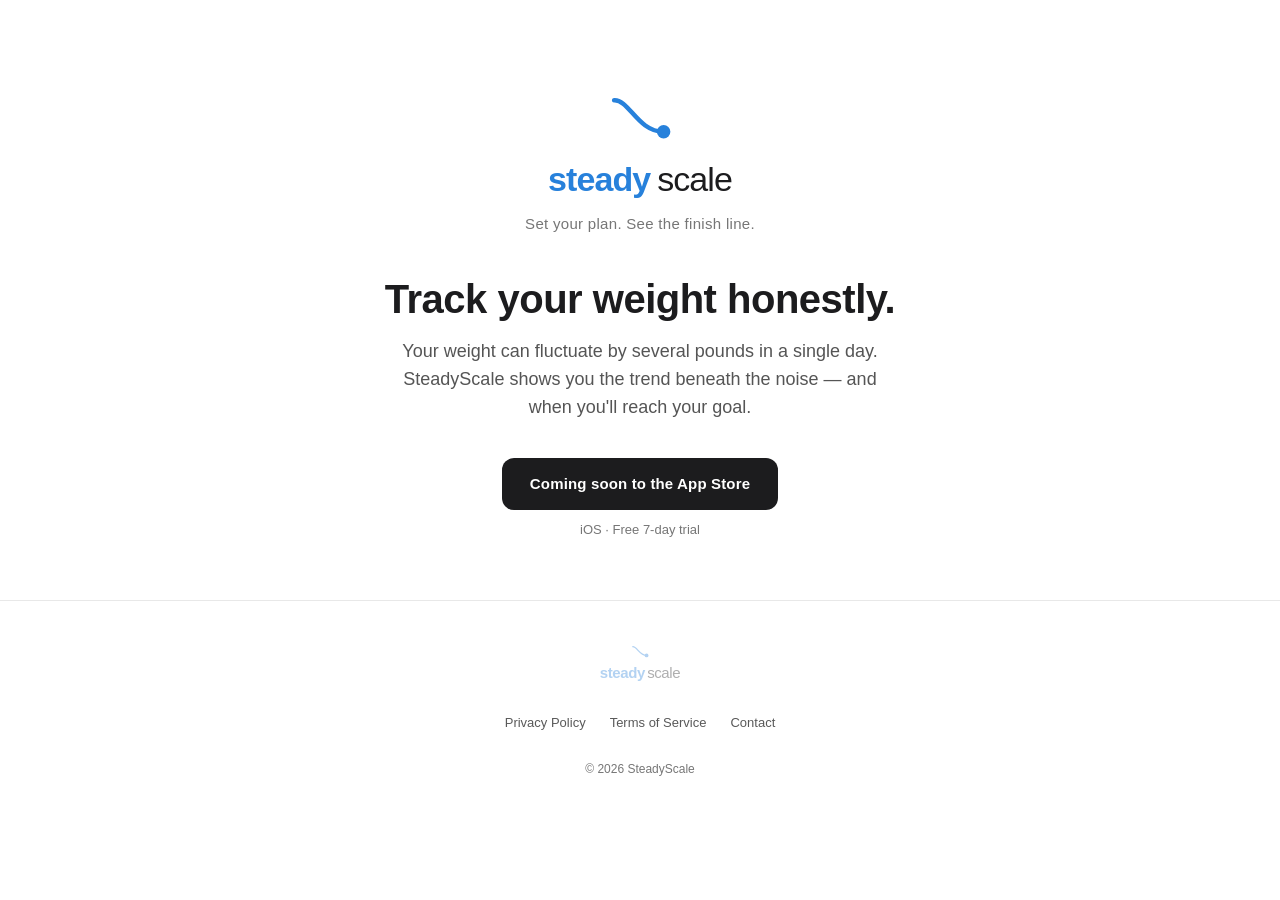
==== index.html @ 2004f03b "updated email address" ====
<!DOCTYPE html>
<html lang="en">
<head>
<meta charset="UTF-8">
<meta name="viewport" content="width=device-width, initial-scale=1.0">

<!-- Open Graph — placed early so mobile crawlers with limited parsing budgets see them first -->
<meta property="og:title" content="SteadyScale — Track your weight honestly">
<meta property="og:description" content="Your weight can fluctuate by several pounds in a single day. SteadyScale shows you the trend beneath the noise — and when you'll reach your goal.">
<meta property="og:type" content="website">
<meta property="og:url" content="https://steadyscale.app/">
<meta property="og:site_name" content="SteadyScale">
<meta property="og:image" content="https://steadyscale.app/og-image.png">
<meta property="og:image:width" content="1200">
<meta property="og:image:height" content="630">
<meta property="og:image:type" content="image/png">

<!-- Twitter Card -->
<meta name="twitter:card" content="summary_large_image">
<meta name="twitter:title" content="SteadyScale — Track your weight honestly">
<meta name="twitter:description" content="Your weight can fluctuate by several pounds in a single day. SteadyScale shows you the trend beneath the noise — and when you'll reach your goal.">
<meta name="twitter:image" content="https://steadyscale.app/og-image.png">

<link rel="icon" type="image/svg+xml" href="/favicon.svg">
<title>SteadyScale — Track your weight honestly</title>
<!-- App description — keep in sync: meta description, og:description, and .subtitle in body -->
<meta name="description" content="Your weight can fluctuate by several pounds in a single day. SteadyScale shows you the trend beneath the noise — and when you'll reach your goal.">
<meta name="theme-color" content="#2781DB">
<link rel="canonical" href="https://steadyscale.app/">

<style>
/* ─── Reset & base ──────────────────────────────────────── */
*, *::before, *::after { box-sizing: border-box; margin: 0; padding: 0; }
html { scroll-behavior: smooth; }
body {
  font-family: -apple-system, BlinkMacSystemFont, 'SF Pro Text', 'Helvetica Neue', Arial, sans-serif;
  color: #1C1C1E;
  background: #FFFFFF;
  -webkit-font-smoothing: antialiased;
  line-height: 1.6;
}

/* ─── Hero ──────────────────────────────────────────────── */
.hero {
  text-align: center;
  padding: 80px 24px 60px;
}
.hero-mark {
  margin-bottom: -8px;
}
.hero-wordmark {
  font-size: 34px;
  letter-spacing: -.9px;
  margin-bottom: 6px;
}
.hero-wordmark .w-steady { font-weight: 700; color: #2781DB; }
.hero-wordmark .w-scale  { font-weight: 400; color: #1C1C1E; margin-left: .2em; }
.hero h1 {
  font-size: 40px;
  font-weight: 700;
  letter-spacing: -.5px;
  line-height: 1.15;
  margin-bottom: 16px;
  color: #1C1C1E;
}
.hero .subtitle {
  font-size: 18px;
  color: #555;
  line-height: 1.55;
  max-width: 520px;
  margin: 0 auto 36px;
}
.hero .app-store-badge {
  display: inline-block;
  padding: 14px 28px;
  background: #1C1C1E;
  color: #FFF;
  border-radius: 12px;
  font-size: 15px;
  font-weight: 600;
  text-decoration: none;
  letter-spacing: .01em;
  transition: background .15s;
}
.hero .app-store-badge:hover {
  background: #333;
}
.hero .app-store-sub {
  font-size: 13px;
  color: #767676;
  margin-top: 10px;
}

/* ─── Footer ────────────────────────────────────────────── */
.footer {
  padding: 40px 24px;
  text-align: center;
  border-top: 1px solid #E8E8E8;
}
.footer-mark {
  margin-bottom: -8px;
  opacity: .35;
}
.footer-wordmark {
  font-size: 15px;
  letter-spacing: -.4px;
  margin-bottom: 16px;
  opacity: .35;
}
.footer-wordmark .w-steady { font-weight: 700; color: #2781DB; }
.footer-wordmark .w-scale  { font-weight: 400; color: #1C1C1E; margin-left: .15em; }
.footer-links {
  display: flex;
  justify-content: center;
  gap: 24px;
  flex-wrap: wrap;
  margin-bottom: 14px;
}
.footer-links a {
  font-size: 13px;
  color: #595959;
  text-decoration: none;
  padding: 12px 0;
}
.footer-links a:hover {
  color: #2781DB;
}
.footer-copy {
  font-size: 12px;
  color: #767676;
}

/* ─── Responsive ────────────────────────────────────────── */
@media (max-width: 560px) {
  .hero { padding: 56px 20px 44px; }
  .hero h1 { font-size: 30px; }
  .hero .subtitle { font-size: 16px; }

}
</style>
</head>
<body>

<!-- ─── Hero ─────────────────────────────────────────────── -->
<section class="hero">
  <div class="hero-mark">
    <svg viewBox="0 0 64 64" width="72" height="72" fill="none" role="img" aria-label="SteadyScale logo">
      <path d="M 9 18 C 22 17, 30 46, 53 46" stroke="#2781DB" stroke-width="4" stroke-linecap="round"/>
      <circle cx="53" cy="46" r="6" fill="#2781DB"/>
    </svg>
  </div>
  <div class="hero-wordmark">
    <span class="w-steady">steady</span><span class="w-scale">scale</span>
  </div>
  <div style="font-size:15px; color:#767676; letter-spacing:.02em; margin-bottom:40px;">Set your plan. See the finish line.</div>
  <h1>Track your weight honestly.</h1>
  <p class="subtitle">Your weight can fluctuate by several pounds in a single day. SteadyScale shows you the trend beneath the noise — and when you'll reach your goal.</p>
  <div class="app-store-badge">Coming soon to the App Store</div>
  <div class="app-store-sub">iOS &middot; Free 7-day trial</div>
</section>

<!-- ─── Footer ───────────────────────────────────────────── -->
<footer class="footer">
  <div class="footer-mark">
    <svg viewBox="0 0 64 64" width="20" height="20" fill="none" aria-hidden="true">
      <path d="M 9 18 C 22 17, 30 46, 53 46" stroke="#2781DB" stroke-width="4" stroke-linecap="round"/>
      <circle cx="53" cy="46" r="6" fill="#2781DB"/>
    </svg>
  </div>
  <div class="footer-wordmark">
    <span class="w-steady">steady</span><span class="w-scale">scale</span>
  </div>
  <div class="footer-links">
    <a href="/privacy">Privacy Policy</a>
    <a href="/terms">Terms of Service</a>
    <a href="mailto:support@steadyscale.app">Contact</a>
  </div>
  <div class="footer-copy">&copy; 2026 SteadyScale</div>
</footer>

</body>
</html>
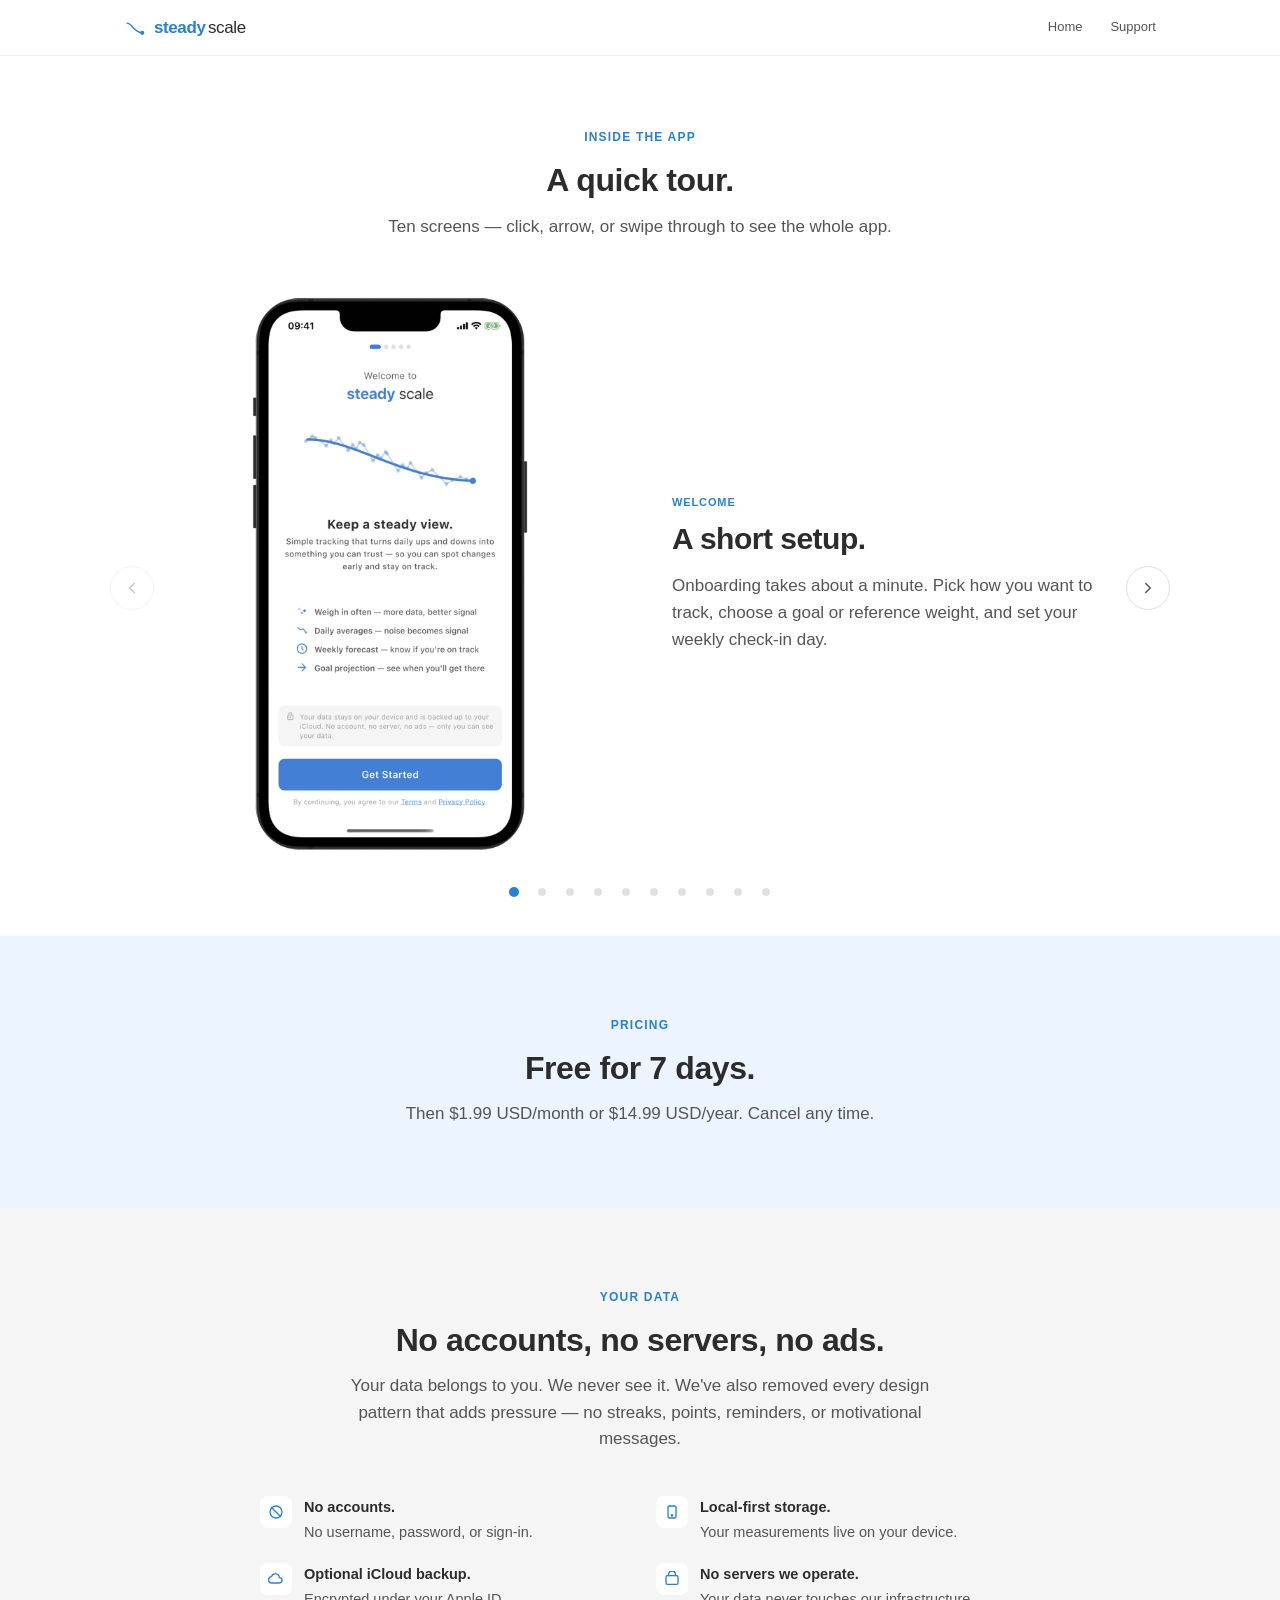
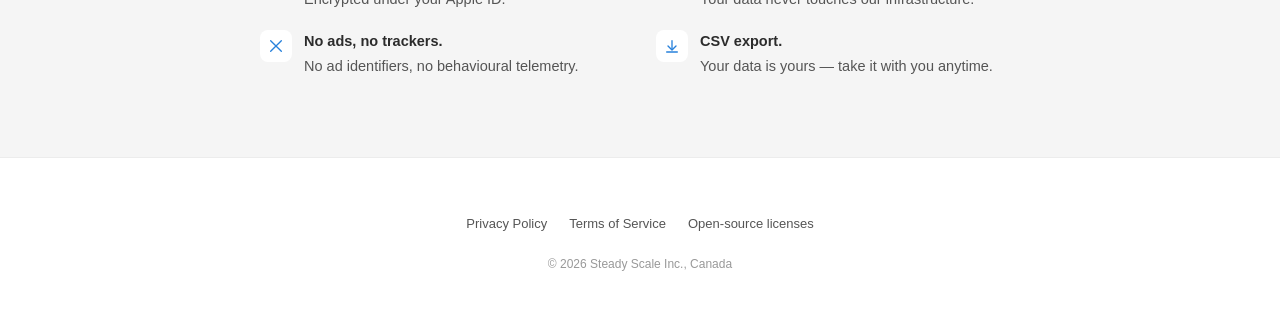
==== commit 1fbaefc5: "updated site and documentation" ====
--- a/index.html
+++ b/index.html
@@ -4,179 +4,553 @@
 <meta charset="UTF-8">
 <meta name="viewport" content="width=device-width, initial-scale=1.0">
 
-<!-- Open Graph — placed early so mobile crawlers with limited parsing budgets see them first -->
-<meta property="og:title" content="SteadyScale — Track your weight honestly">
-<meta property="og:description" content="Your weight can fluctuate by several pounds in a single day. SteadyScale shows you the trend beneath the noise — and when you'll reach your goal.">
+<meta property="og:title" content="Steady Scale — Keep a steady view">
+<meta property="og:description" content="Multiple daily readings, averaged into a clear trend. See what's actually happening — not just today's number.">
 <meta property="og:type" content="website">
 <meta property="og:url" content="https://steadyscale.app/">
-<meta property="og:site_name" content="SteadyScale">
+<meta property="og:site_name" content="Steady Scale">
 <meta property="og:image" content="https://steadyscale.app/og-image.png">
 <meta property="og:image:width" content="1200">
 <meta property="og:image:height" content="630">
 <meta property="og:image:type" content="image/png">
-
-<!-- Twitter Card -->
+<meta property="og:image:alt" content="Steady Scale — chart showing noisy daily measurements smoothed into a clear trend line.">
+
 <meta name="twitter:card" content="summary_large_image">
-<meta name="twitter:title" content="SteadyScale — Track your weight honestly">
-<meta name="twitter:description" content="Your weight can fluctuate by several pounds in a single day. SteadyScale shows you the trend beneath the noise — and when you'll reach your goal.">
+<meta name="twitter:title" content="Steady Scale — Keep a steady view">
+<meta name="twitter:description" content="Multiple daily readings, averaged into a clear trend. See what's actually happening — not just today's number.">
 <meta name="twitter:image" content="https://steadyscale.app/og-image.png">
 
 <link rel="icon" type="image/svg+xml" href="/favicon.svg">
-<title>SteadyScale — Track your weight honestly</title>
-<!-- App description — keep in sync: meta description, og:description, and .subtitle in body -->
-<meta name="description" content="Your weight can fluctuate by several pounds in a single day. SteadyScale shows you the trend beneath the noise — and when you'll reach your goal.">
+<title>Steady Scale — Keep a steady view</title>
+<meta name="description" content="Multiple daily readings, averaged into a clear trend. See what's actually happening — not just today's number. iOS, on-device, $1.99/month.">
 <meta name="theme-color" content="#2781DB">
 <link rel="canonical" href="https://steadyscale.app/">
 
+<script type="application/ld+json">
+{
+  "@context": "https://schema.org",
+  "@type": "SoftwareApplication",
+  "name": "Steady Scale",
+  "description": "Simple weight tracking that turns daily ups and downs into a clear trend.",
+  "applicationCategory": "HealthApplication",
+  "operatingSystem": "iOS 17 or later",
+  "publisher": {
+    "@type": "Organization",
+    "name": "Steady Scale Inc.",
+    "address": "Ottawa, Ontario, Canada"
+  },
+  "offers": [
+    { "@type": "Offer", "price": "1.99", "priceCurrency": "USD", "name": "Monthly" },
+    { "@type": "Offer", "price": "14.99", "priceCurrency": "USD", "name": "Annual" }
+  ],
+  "url": "https://steadyscale.app/"
+}
+</script>
+
 <style>
-/* ─── Reset & base ──────────────────────────────────────── */
+:root {
+  --bg: #FFFFFF;
+  --surface: #F5F5F5;
+  --surface-tint: #EBF4FF;
+  --celebration-border: rgba(39, 129, 219, 0.18);
+  --border: #E0E0E0;
+  --border-soft: #ECECEC;
+  --text: #2C2C2C;
+  --secondary: #555555;
+  --muted: #999999;
+  --blue: #2781DB;
+  --blue-deep: #1D65C4;
+  --shadow-md: 0 1px 3px rgba(0,0,0,.05), 0 4px 16px rgba(0,0,0,.06);
+  --radius-card: 12px;
+  --nav-h: 56px;
+}
 *, *::before, *::after { box-sizing: border-box; margin: 0; padding: 0; }
 html { scroll-behavior: smooth; }
 body {
-  font-family: -apple-system, BlinkMacSystemFont, 'SF Pro Text', 'Helvetica Neue', Arial, sans-serif;
-  color: #1C1C1E;
-  background: #FFFFFF;
+  font-family: -apple-system, BlinkMacSystemFont, 'SF Pro Text', 'SF Pro Display', 'Helvetica Neue', Arial, sans-serif;
+  color: var(--text);
+  background: var(--bg);
   -webkit-font-smoothing: antialiased;
+  -moz-osx-font-smoothing: grayscale;
   line-height: 1.6;
-}
-
-/* ─── Hero ──────────────────────────────────────────────── */
-.hero {
-  text-align: center;
-  padding: 80px 24px 60px;
-}
-.hero-mark {
-  margin-bottom: -8px;
-}
-.hero-wordmark {
-  font-size: 34px;
-  letter-spacing: -.9px;
-  margin-bottom: 6px;
-}
-.hero-wordmark .w-steady { font-weight: 700; color: #2781DB; }
-.hero-wordmark .w-scale  { font-weight: 400; color: #1C1C1E; margin-left: .2em; }
-.hero h1 {
-  font-size: 40px;
+  padding-top: var(--nav-h);
+}
+a { color: inherit; }
+
+.skip { position: absolute; top: -40px; left: 8px; background: var(--text); color: #FFF; padding: 8px 14px; border-radius: 6px; font-size: 13px; z-index: 100; transition: top 0.15s; }
+.skip:focus { top: 8px; }
+.visually-hidden { position: absolute; width: 1px; height: 1px; padding: 0; margin: -1px; overflow: hidden; clip: rect(0,0,0,0); white-space: nowrap; border: 0; }
+
+/* Sticky nav */
+.nav { position: fixed; top: 0; left: 0; right: 0; height: var(--nav-h); background: rgba(255,255,255,0.85); backdrop-filter: saturate(180%) blur(14px); -webkit-backdrop-filter: saturate(180%) blur(14px); border-bottom: 1px solid rgba(0,0,0,0.06); z-index: 50; }
+.nav-inner { max-width: 1080px; margin: 0 auto; height: 100%; padding: 0 24px; display: flex; align-items: center; justify-content: space-between; }
+.nav-brand { display: inline-flex; align-items: center; gap: 8px; text-decoration: none; }
+.nav-brand:hover { text-decoration: none; }
+.nav-brand svg { width: 22px; height: 22px; }
+.nav-wm { font-size: 17px; letter-spacing: -0.4px; text-transform: lowercase; }
+.nav-wm .w-steady { font-weight: 700; color: var(--blue); }
+.nav-wm .w-scale  { font-weight: 400; color: var(--text); margin-left: 0.15em; }
+.nav-links { display: flex; align-items: center; gap: 28px; }
+.nav-links a { font-size: 13px; font-weight: 500; color: var(--secondary); text-decoration: none; transition: color 0.15s; }
+.nav-links a:hover { color: var(--blue); }
+
+/* Tour intro */
+.tour-head { text-align: center; padding: 72px 24px 0; max-width: 620px; margin: 0 auto; }
+.tour-head .eyebrow { font-size: 12px; font-weight: 600; letter-spacing: 0.1em; text-transform: uppercase; color: var(--blue); margin-bottom: 14px; }
+.tour-head h1 { font-size: 32px; font-weight: 700; letter-spacing: -0.4px; line-height: 1.2; margin-bottom: 14px; color: var(--text); }
+.tour-head p { font-size: 17px; color: var(--secondary); line-height: 1.55; }
+
+/* Carousel — native scroll-snap track */
+.carousel {
+  position: relative;
+  max-width: 1080px;
+  margin: 0 auto;
+  padding: 56px 72px 32px;
+}
+.carousel-track {
+  display: flex;
+  overflow-x: auto;
+  overflow-y: hidden;
+  scroll-snap-type: x mandatory;
+  scroll-behavior: smooth;
+  -webkit-overflow-scrolling: touch;
+  overscroll-behavior-x: contain;
+  scrollbar-width: none;
+}
+.carousel-track::-webkit-scrollbar { display: none; }
+.carousel-slide {
+  flex: 0 0 100%;
+  scroll-snap-align: center;
+  scroll-snap-stop: always;
+  display: grid;
+  grid-template-columns: 1fr 1fr;
+  align-items: center;
+  gap: 64px;
+}
+.slide-image { display: flex; justify-content: center; }
+.slide-image img {
+  width: 100%;
+  max-width: 280px;
+  height: auto;
+  display: block;
+  -webkit-user-drag: none;
+  user-select: none;
+}
+.slide-text .eyebrow {
+  font-size: 11px;
   font-weight: 700;
-  letter-spacing: -.5px;
+  letter-spacing: 0.08em;
+  text-transform: uppercase;
+  color: var(--blue);
+  margin-bottom: 10px;
+}
+.slide-text h2 {
+  font-size: 30px;
+  font-weight: 700;
+  letter-spacing: -0.5px;
   line-height: 1.15;
   margin-bottom: 16px;
-  color: #1C1C1E;
-}
-.hero .subtitle {
-  font-size: 18px;
-  color: #555;
-  line-height: 1.55;
-  max-width: 520px;
-  margin: 0 auto 36px;
-}
-.hero .app-store-badge {
-  display: inline-block;
-  padding: 14px 28px;
-  background: #1C1C1E;
-  color: #FFF;
-  border-radius: 12px;
-  font-size: 15px;
-  font-weight: 600;
-  text-decoration: none;
-  letter-spacing: .01em;
-  transition: background .15s;
-}
-.hero .app-store-badge:hover {
-  background: #333;
-}
-.hero .app-store-sub {
-  font-size: 13px;
-  color: #767676;
-  margin-top: 10px;
-}
-
-/* ─── Footer ────────────────────────────────────────────── */
-.footer {
-  padding: 40px 24px;
-  text-align: center;
-  border-top: 1px solid #E8E8E8;
-}
-.footer-mark {
-  margin-bottom: -8px;
-  opacity: .35;
-}
-.footer-wordmark {
-  font-size: 15px;
-  letter-spacing: -.4px;
-  margin-bottom: 16px;
-  opacity: .35;
-}
-.footer-wordmark .w-steady { font-weight: 700; color: #2781DB; }
-.footer-wordmark .w-scale  { font-weight: 400; color: #1C1C1E; margin-left: .15em; }
-.footer-links {
+  color: var(--text);
+}
+.slide-text p {
+  font-size: 17px;
+  color: var(--secondary);
+  line-height: 1.6;
+}
+
+/* Arrow buttons */
+.carousel-arrow {
+  position: absolute;
+  top: 50%;
+  transform: translateY(-50%);
+  width: 44px; height: 44px;
+  border-radius: 50%;
+  background: var(--bg);
+  border: 1px solid var(--border);
+  color: var(--secondary);
+  cursor: pointer;
+  display: flex; align-items: center; justify-content: center;
+  transition: color 0.15s, border-color 0.15s, transform 0.1s, box-shadow 0.15s;
+  z-index: 2;
+}
+.carousel-arrow:hover { color: var(--blue); border-color: var(--blue); box-shadow: var(--shadow-md); }
+.carousel-arrow:active { transform: translateY(-50%) scale(0.95); }
+.carousel-arrow:disabled {
+  opacity: 0.35;
+  cursor: default;
+  box-shadow: none;
+}
+.carousel-arrow:disabled:hover { color: var(--secondary); border-color: var(--border); box-shadow: none; }
+.carousel-arrow svg { width: 18px; height: 18px; }
+.carousel-prev { left: 10px; }
+.carousel-next { right: 10px; }
+
+/* Dots — 24×24 hit area, 8×8 visual */
+.carousel-dots {
   display: flex;
   justify-content: center;
-  gap: 24px;
-  flex-wrap: wrap;
-  margin-bottom: 14px;
-}
-.footer-links a {
-  font-size: 13px;
-  color: #595959;
-  text-decoration: none;
-  padding: 12px 0;
-}
-.footer-links a:hover {
-  color: #2781DB;
-}
-.footer-copy {
-  font-size: 12px;
-  color: #767676;
-}
-
-/* ─── Responsive ────────────────────────────────────────── */
-@media (max-width: 560px) {
-  .hero { padding: 56px 20px 44px; }
-  .hero h1 { font-size: 30px; }
-  .hero .subtitle { font-size: 16px; }
-
+  gap: 4px;
+  margin-top: 28px;
+}
+.carousel-dots .dot {
+  width: 24px; height: 24px;
+  border: none;
+  background: transparent;
+  padding: 0;
+  cursor: pointer;
+  display: flex;
+  align-items: center;
+  justify-content: center;
+  border-radius: 50%;
+}
+.carousel-dots .dot::before {
+  content: '';
+  width: 8px; height: 8px;
+  border-radius: 50%;
+  background: var(--border);
+  transition: background 0.15s, transform 0.15s;
+}
+.carousel-dots .dot:hover::before { background: var(--muted); }
+.carousel-dots .dot.is-active::before { background: var(--blue); transform: scale(1.25); }
+.carousel-dots .dot:focus-visible { outline: 2px solid var(--blue); outline-offset: 2px; }
+
+/* Pricing section */
+.pricing-section { padding: 80px 24px; text-align: center; background: var(--surface-tint); }
+.pricing-inner { max-width: 620px; margin: 0 auto; }
+.pricing-inner .eyebrow { font-size: 12px; font-weight: 600; letter-spacing: 0.1em; text-transform: uppercase; color: var(--blue); margin-bottom: 14px; }
+.pricing-inner h2 { font-size: 32px; font-weight: 700; letter-spacing: -0.4px; line-height: 1.2; margin-bottom: 14px; color: var(--text); }
+.pricing-inner p { font-size: 17px; color: var(--secondary); line-height: 1.55; }
+
+/* Data posture */
+.data-section { padding: 80px 24px; background: var(--surface); }
+.data-inner { max-width: 1080px; margin: 0 auto; }
+.data-head { text-align: center; max-width: 620px; margin: 0 auto; }
+.data-head .eyebrow { font-size: 12px; font-weight: 600; letter-spacing: 0.1em; text-transform: uppercase; color: var(--blue); margin-bottom: 14px; }
+.data-head h2 { font-size: 32px; font-weight: 700; letter-spacing: -0.4px; line-height: 1.2; margin-bottom: 14px; color: var(--text); }
+.data-head p { font-size: 17px; color: var(--secondary); line-height: 1.55; }
+.posture-list { max-width: 760px; margin: 44px auto 0; display: grid; grid-template-columns: 1fr 1fr; gap: 20px 32px; }
+.posture-item { display: flex; align-items: flex-start; gap: 12px; }
+.posture-icon { flex: 0 0 32px; width: 32px; height: 32px; display: flex; align-items: center; justify-content: center; background: var(--bg); border-radius: 8px; color: var(--blue); }
+.posture-icon svg { width: 16px; height: 16px; }
+.posture-text { font-size: 14.5px; color: var(--secondary); line-height: 1.55; }
+.posture-text .posture-name { font-weight: 700; color: var(--text); display: block; margin-bottom: 2px; }
+
+/* Footer */
+.footer { padding: 56px 24px 40px; text-align: center; border-top: 1px solid var(--border-soft); }
+.footer-nav { display: flex; justify-content: center; gap: 6px 22px; flex-wrap: wrap; margin-bottom: 20px; }
+.footer-nav a { font-size: 13px; color: var(--secondary); text-decoration: none; transition: color 0.15s; }
+.footer-nav a:hover { color: var(--blue); }
+.footer-meta { font-size: 12px; color: var(--muted); line-height: 1.6; }
+
+/* Responsive */
+@media (max-width: 640px) {
+  .tour-head { padding: 48px 20px 0; }
+  .tour-head h1 { font-size: 26px; }
+  .carousel { padding: 32px 0 16px; }
+  .carousel-slide { grid-template-columns: 1fr; gap: 20px; text-align: center; padding: 0 24px; }
+  .slide-image img { max-width: 220px; }
+  .slide-text h2 { font-size: 24px; }
+  .slide-text p { font-size: 15px; }
+  /* Arrows hidden on mobile — swipe + dots are the primary affordances. */
+  .carousel-arrow { display: none; }
+  .data-section { padding: 56px 20px; }
+  .data-head h2 { font-size: 26px; }
+  .posture-list { grid-template-columns: 1fr; gap: 16px; margin-top: 32px; }
+  .pricing-section { padding: 56px 20px; }
+  .pricing-inner h2 { font-size: 26px; }
+  .nav-links { gap: 18px; }
+  .nav-links a { font-size: 12px; }
+  .footer-nav { gap: 6px 16px; }
+}
+@media (prefers-reduced-motion: reduce) {
+  .carousel-track { scroll-behavior: auto; }
+  .carousel-dots .dot::before { transition: none; }
+  html { scroll-behavior: auto; }
 }
 </style>
 </head>
 <body>
 
-<!-- ─── Hero ─────────────────────────────────────────────── -->
-<section class="hero">
-  <div class="hero-mark">
-    <svg viewBox="0 0 64 64" width="72" height="72" fill="none" role="img" aria-label="SteadyScale logo">
-      <path d="M 9 18 C 22 17, 30 46, 53 46" stroke="#2781DB" stroke-width="4" stroke-linecap="round"/>
-      <circle cx="53" cy="46" r="6" fill="#2781DB"/>
-    </svg>
+<a href="#main" class="skip">Skip to content</a>
+
+<header class="nav" role="banner">
+  <div class="nav-inner">
+    <a href="/" class="nav-brand" aria-label="Steady Scale home">
+      <svg viewBox="0 0 64 64" fill="none" role="img" aria-hidden="true">
+        <path d="M 9 18 C 22 17, 30 46, 53 46" stroke="#2781DB" stroke-width="4" stroke-linecap="round"/>
+        <circle cx="53" cy="46" r="6" fill="#2781DB"/>
+      </svg>
+      <span class="nav-wm"><span class="w-steady">steady</span><span class="w-scale">scale</span></span>
+    </a>
+    <nav class="nav-links" aria-label="Primary">
+      <a href="/">Home</a>
+      <a href="/support.html">Support</a>
+    </nav>
   </div>
-  <div class="hero-wordmark">
-    <span class="w-steady">steady</span><span class="w-scale">scale</span>
+</header>
+
+<main id="main">
+
+<div class="tour-head">
+  <div class="eyebrow">Inside the app</div>
+  <h1>A quick tour.</h1>
+  <p>Ten screens — click, arrow, or swipe through to see the whole app.</p>
+</div>
+
+<section class="carousel" aria-roledescription="carousel" aria-label="A tour of Steady Scale">
+
+  <button class="carousel-arrow carousel-prev" type="button" aria-label="Previous screen">
+    <svg viewBox="0 0 24 24" fill="none" stroke="currentColor" stroke-width="2" stroke-linecap="round" stroke-linejoin="round"><polyline points="15 18 9 12 15 6"/></svg>
+  </button>
+
+  <div class="carousel-track" aria-live="polite">
+
+    <div class="carousel-slide" role="group" aria-roledescription="slide" aria-label="1 of 10: Welcome">
+      <div class="slide-image"><img src="/assets/screenshots/cropped/01-welcome.png" alt="Welcome screen with a small trend chart and the subtitle: Simple tracking that turns daily ups and downs into something you can trust." width="800" height="1588"></div>
+      <div class="slide-text">
+        <div class="eyebrow">Welcome</div>
+        <h2>A short setup.</h2>
+        <p>Onboarding takes about a minute. Pick how you want to track, choose a goal or reference weight, and set your weekly check-in day.</p>
+      </div>
+    </div>
+
+    <div class="carousel-slide" role="group" aria-roledescription="slide" aria-label="2 of 10: Tracking mode">
+      <div class="slide-image"><img src="/assets/screenshots/cropped/02-tracking-mode.png" alt="Tracking mode selection: Lose weight, Gain weight, or Monitor weight." width="800" height="1588"></div>
+      <div class="slide-text">
+        <div class="eyebrow">Tracking mode</div>
+        <h2>Loss, Gain, or Monitor.</h2>
+        <p>Pick the one that fits. The weekly trend works the same for all three — and you can switch any time without losing your history.</p>
+      </div>
+    </div>
+
+    <div class="carousel-slide" role="group" aria-roledescription="slide" aria-label="3 of 10: Goal weight">
+      <div class="slide-image"><img src="/assets/screenshots/cropped/03-goal-weight.png" alt="Goal weight picker with a BMI bar and an expandable card titled What makes a good goal weight." width="800" height="1588"></div>
+      <div class="slide-text">
+        <div class="eyebrow">Goal weight</div>
+        <h2>A goal you could maintain.</h2>
+        <p>Pick a weight you could see yourself maintaining, not just reaching. BMI is shown as a reference, not a prescription.</p>
+      </div>
+    </div>
+
+    <div class="carousel-slide" role="group" aria-roledescription="slide" aria-label="4 of 10: Weekly rate">
+      <div class="slide-image"><img src="/assets/screenshots/cropped/04-weekly-rate.png" alt="Weekly rate picker with four presets (0.5, 1.0, 1.5, 2.0 lb per week) and a day-of-week check-in selector." width="800" height="1588"></div>
+      <div class="slide-text">
+        <div class="eyebrow">Weekly rate</div>
+        <h2>Pick a pace.</h2>
+        <p>Choose any rate from 0.5 to 2.0 lb per week. Your rate sets a weekly target that stays constant throughout the week and updates after each check-in day.</p>
+      </div>
+    </div>
+
+    <div class="carousel-slide" role="group" aria-roledescription="slide" aria-label="5 of 10: Free trial">
+      <div class="slide-image"><img src="/assets/screenshots/cropped/05-completion.png" alt="Completion screen with a checkmark, You're all set heading, and a Start 7-Day Free Trial button." width="800" height="1588"></div>
+      <div class="slide-text">
+        <div class="eyebrow">Free trial</div>
+        <h2>Free for 7 days.</h2>
+        <p>No account, no marketing list, no upsells. Your data stays on your device and backs up to your iCloud. Cancel any time in iOS Settings.</p>
+      </div>
+    </div>
+
+    <div class="carousel-slide" role="group" aria-roledescription="slide" aria-label="6 of 10: Dashboard">
+      <div class="slide-image"><img src="/assets/screenshots/cropped/06-dashboard.png" alt="Dashboard with three cards: Goal arrival date, This Week pace, and Today's daily average." width="800" height="1588"></div>
+      <div class="slide-text">
+        <div class="eyebrow">Dashboard</div>
+        <h2>Long term, this week, today.</h2>
+        <p>Three cards show three time horizons: where you're heading, how this week's pace compares to plan, and today's daily average. The layout stays the same every morning — only the numbers update.</p>
+      </div>
+    </div>
+
+    <div class="carousel-slide" role="group" aria-roledescription="slide" aria-label="7 of 10: Chart">
+      <div class="slide-image"><img src="/assets/screenshots/cropped/07-chart.png" alt="Chart screen showing daily measurements, a smoothed trend line, a goal projection, and check-in markers." width="800" height="1588"></div>
+      <div class="slide-text">
+        <div class="eyebrow">Chart</div>
+        <h2>Noise into signal.</h2>
+        <p>The chart layers raw weigh-ins, daily averages, and a 14-day rolling trend that filters out day-to-day noise. From your trend and chosen rate, it projects forward to your goal — so you can see when you'll get there.</p>
+      </div>
+    </div>
+
+    <div class="carousel-slide" role="group" aria-roledescription="slide" aria-label="8 of 10: Log">
+      <div class="slide-image"><img src="/assets/screenshots/cropped/08-log.png" alt="Log screen with a weight input field, date and time rows, and a list of recent measurements." width="800" height="1588"></div>
+      <div class="slide-text">
+        <div class="eyebrow">Log</div>
+        <h2>Log as often as you like.</h2>
+        <p>Weigh in once a day or multiple times a day — whatever works for you. You can edit or backfill measurements any time, and unlikely entries get flagged so a typo doesn't throw off your trend.</p>
+      </div>
+    </div>
+
+    <div class="carousel-slide" role="group" aria-roledescription="slide" aria-label="9 of 10: Settings">
+      <div class="slide-image"><img src="/assets/screenshots/cropped/09-settings.png" alt="Settings screen with Profile, Plan card showing goal, rate, and check-in day, plus Edit, Pause, and Delete actions." width="800" height="1588"></div>
+      <div class="slide-text">
+        <div class="eyebrow">Settings</div>
+        <h2>Plan, preferences, and backup.</h2>
+        <p>Your active plan lives in one card: edit, pause, or delete from there. Switching between Loss, Gain, and Monitor preserves your history — and deleted plans can be restored from Past plans.</p>
+      </div>
+    </div>
+
+    <div class="carousel-slide" role="group" aria-roledescription="slide" aria-label="10 of 10: Help">
+      <div class="slide-image"><img src="/assets/screenshots/cropped/10-help.png" alt="Help screen with How it works, Reading the chart, Choosing a goal weight, and other expandable sections." width="800" height="1588"></div>
+      <div class="slide-text">
+        <div class="eyebrow">Help</div>
+        <h2>Every element explained.</h2>
+        <p>The Help tab covers how the math works, how to read the chart, how your data is handled, and how to get in touch. Every part of the system is open.</p>
+      </div>
+    </div>
+
   </div>
-  <div style="font-size:15px; color:#767676; letter-spacing:.02em; margin-bottom:40px;">Set your plan. See the finish line.</div>
-  <h1>Track your weight honestly.</h1>
-  <p class="subtitle">Your weight can fluctuate by several pounds in a single day. SteadyScale shows you the trend beneath the noise — and when you'll reach your goal.</p>
-  <div class="app-store-badge">Coming soon to the App Store</div>
-  <div class="app-store-sub">iOS &middot; Free 7-day trial</div>
+
+  <button class="carousel-arrow carousel-next" type="button" aria-label="Next screen">
+    <svg viewBox="0 0 24 24" fill="none" stroke="currentColor" stroke-width="2" stroke-linecap="round" stroke-linejoin="round"><polyline points="9 18 15 12 9 6"/></svg>
+  </button>
+
+  <div class="carousel-dots" role="tablist" aria-label="Choose a screen">
+    <button class="dot is-active" type="button" data-idx="0" aria-label="Welcome" aria-current="true"></button>
+    <button class="dot" type="button" data-idx="1" aria-label="Tracking mode"></button>
+    <button class="dot" type="button" data-idx="2" aria-label="Goal weight"></button>
+    <button class="dot" type="button" data-idx="3" aria-label="Weekly rate"></button>
+    <button class="dot" type="button" data-idx="4" aria-label="Free trial"></button>
+    <button class="dot" type="button" data-idx="5" aria-label="Dashboard"></button>
+    <button class="dot" type="button" data-idx="6" aria-label="Chart"></button>
+    <button class="dot" type="button" data-idx="7" aria-label="Log"></button>
+    <button class="dot" type="button" data-idx="8" aria-label="Settings"></button>
+    <button class="dot" type="button" data-idx="9" aria-label="Help"></button>
+  </div>
 </section>
 
-<!-- ─── Footer ───────────────────────────────────────────── -->
-<footer class="footer">
-  <div class="footer-mark">
-    <svg viewBox="0 0 64 64" width="20" height="20" fill="none" aria-hidden="true">
-      <path d="M 9 18 C 22 17, 30 46, 53 46" stroke="#2781DB" stroke-width="4" stroke-linecap="round"/>
-      <circle cx="53" cy="46" r="6" fill="#2781DB"/>
-    </svg>
+<section class="pricing-section" aria-labelledby="pricing-title">
+  <div class="pricing-inner">
+    <div class="eyebrow">Pricing</div>
+    <h2 id="pricing-title">Free for 7 days.</h2>
+    <p>Then $1.99 USD/month or $14.99 USD/year. Cancel any time.</p>
   </div>
-  <div class="footer-wordmark">
-    <span class="w-steady">steady</span><span class="w-scale">scale</span>
+</section>
+
+<section class="data-section" aria-labelledby="data-title">
+  <div class="data-inner">
+    <div class="data-head">
+      <div class="eyebrow">Your data</div>
+      <h2 id="data-title">No accounts, no servers, no ads.</h2>
+      <p>Your data belongs to you. We never see it. We've also removed every design pattern that adds pressure — no streaks, points, reminders, or motivational messages.</p>
+    </div>
+    <div class="posture-list">
+      <div class="posture-item">
+        <div class="posture-icon" aria-hidden="true">
+          <svg viewBox="0 0 24 24" fill="none" stroke="currentColor" stroke-width="2" stroke-linecap="round"><circle cx="12" cy="12" r="9"/><line x1="5" y1="5" x2="19" y2="19"/></svg>
+        </div>
+        <div class="posture-text"><span class="posture-name">No accounts.</span>No username, password, or sign-in.</div>
+      </div>
+      <div class="posture-item">
+        <div class="posture-icon" aria-hidden="true">
+          <svg viewBox="0 0 24 24" fill="none" stroke="currentColor" stroke-width="2" stroke-linecap="round" stroke-linejoin="round"><rect x="6" y="3" width="12" height="18" rx="2"/><circle cx="12" cy="17" r="1" fill="currentColor"/></svg>
+        </div>
+        <div class="posture-text"><span class="posture-name">Local-first storage.</span>Your measurements live on your device.</div>
+      </div>
+      <div class="posture-item">
+        <div class="posture-icon" aria-hidden="true">
+          <svg viewBox="0 0 24 24" fill="none" stroke="currentColor" stroke-width="2" stroke-linecap="round" stroke-linejoin="round"><path d="M17 18a4 4 0 0 0 0-8 6 6 0 0 0-11.7-1.5A4.5 4.5 0 0 0 6 18z"/></svg>
+        </div>
+        <div class="posture-text"><span class="posture-name">Optional iCloud backup.</span>Encrypted under your Apple ID.</div>
+      </div>
+      <div class="posture-item">
+        <div class="posture-icon" aria-hidden="true">
+          <svg viewBox="0 0 24 24" fill="none" stroke="currentColor" stroke-width="2" stroke-linecap="round" stroke-linejoin="round"><rect x="3" y="7" width="18" height="13" rx="2"/><path d="M7 7V5a5 5 0 0 1 10 0v2"/></svg>
+        </div>
+        <div class="posture-text"><span class="posture-name">No servers we operate.</span>Your data never touches our infrastructure.</div>
+      </div>
+      <div class="posture-item">
+        <div class="posture-icon" aria-hidden="true">
+          <svg viewBox="0 0 24 24" fill="none" stroke="currentColor" stroke-width="2" stroke-linecap="round"><line x1="4" y1="4" x2="20" y2="20"/><line x1="20" y1="4" x2="4" y2="20"/></svg>
+        </div>
+        <div class="posture-text"><span class="posture-name">No ads, no trackers.</span>No ad identifiers, no behavioural telemetry.</div>
+      </div>
+      <div class="posture-item">
+        <div class="posture-icon" aria-hidden="true">
+          <svg viewBox="0 0 24 24" fill="none" stroke="currentColor" stroke-width="2" stroke-linecap="round" stroke-linejoin="round"><path d="M12 4v12"/><polyline points="6 12 12 18 18 12"/><line x1="4" y1="21" x2="20" y2="21"/></svg>
+        </div>
+        <div class="posture-text"><span class="posture-name">CSV export.</span>Your data is yours — take it with you anytime.</div>
+      </div>
+    </div>
   </div>
-  <div class="footer-links">
-    <a href="/privacy">Privacy Policy</a>
-    <a href="/terms">Terms of Service</a>
-    <a href="mailto:support@steadyscale.app">Contact</a>
+</section>
+
+</main>
+
+<footer class="footer" role="contentinfo">
+  <nav class="footer-nav" aria-label="Secondary">
+    <a href="/privacy.html">Privacy Policy</a>
+    <a href="/terms.html">Terms of Service</a>
+    <a href="/licenses.html">Open-source licenses</a>
+  </nav>
+  <div class="footer-meta">
+    &copy; 2026 Steady Scale Inc., Canada
   </div>
-  <div class="footer-copy">&copy; 2026 SteadyScale</div>
 </footer>
+
+<script>
+(() => {
+  const carousel = document.querySelector('.carousel');
+  if (!carousel) return;
+  const track = carousel.querySelector('.carousel-track');
+  const slides = [...carousel.querySelectorAll('.carousel-slide')];
+  const dots = [...carousel.querySelectorAll('.carousel-dots .dot')];
+  const prev = carousel.querySelector('.carousel-prev');
+  const next = carousel.querySelector('.carousel-next');
+  let current = 0;
+
+  const updateUI = (idx) => {
+    current = idx;
+    dots.forEach((d, i) => {
+      d.classList.toggle('is-active', i === current);
+      if (i === current) d.setAttribute('aria-current', 'true');
+      else d.removeAttribute('aria-current');
+    });
+    prev.disabled = current <= 0;
+    next.disabled = current >= slides.length - 1;
+  };
+
+  const scrollToSlide = (idx) => {
+    if (idx < 0 || idx >= slides.length) return;
+    track.scrollTo({ left: slides[idx].offsetLeft, behavior: 'smooth' });
+  };
+
+  // Sync active slide to the one most visible in the track viewport.
+  const observer = new IntersectionObserver(
+    (entries) => {
+      let mostVisible = null;
+      let maxRatio = 0;
+      entries.forEach((e) => {
+        if (e.intersectionRatio > maxRatio) {
+          maxRatio = e.intersectionRatio;
+          mostVisible = e.target;
+        }
+      });
+      if (mostVisible && maxRatio > 0.5) {
+        updateUI(slides.indexOf(mostVisible));
+      }
+    },
+    { root: track, threshold: [0.5, 0.75, 1.0] }
+  );
+  slides.forEach((s) => observer.observe(s));
+
+  prev.addEventListener('click', () => scrollToSlide(current - 1));
+  next.addEventListener('click', () => scrollToSlide(current + 1));
+  dots.forEach((d, i) => d.addEventListener('click', () => scrollToSlide(i)));
+
+  // Arrow keys: only when carousel is in the viewport and user isn't typing.
+  document.addEventListener('keydown', (e) => {
+    if (e.key !== 'ArrowLeft' && e.key !== 'ArrowRight') return;
+    const tag = document.activeElement?.tagName;
+    if (tag === 'INPUT' || tag === 'TEXTAREA' || document.activeElement?.isContentEditable) return;
+    const rect = carousel.getBoundingClientRect();
+    const inView = rect.top < window.innerHeight * 0.8 && rect.bottom > window.innerHeight * 0.2;
+    if (!inView) return;
+    e.preventDefault();
+    scrollToSlide(current + (e.key === 'ArrowLeft' ? -1 : 1));
+  });
+
+  // Reset to first slide on load (browsers may otherwise restore scroll position).
+  track.scrollLeft = 0;
+  updateUI(0);
+})();
+</script>
 
 </body>
 </html>
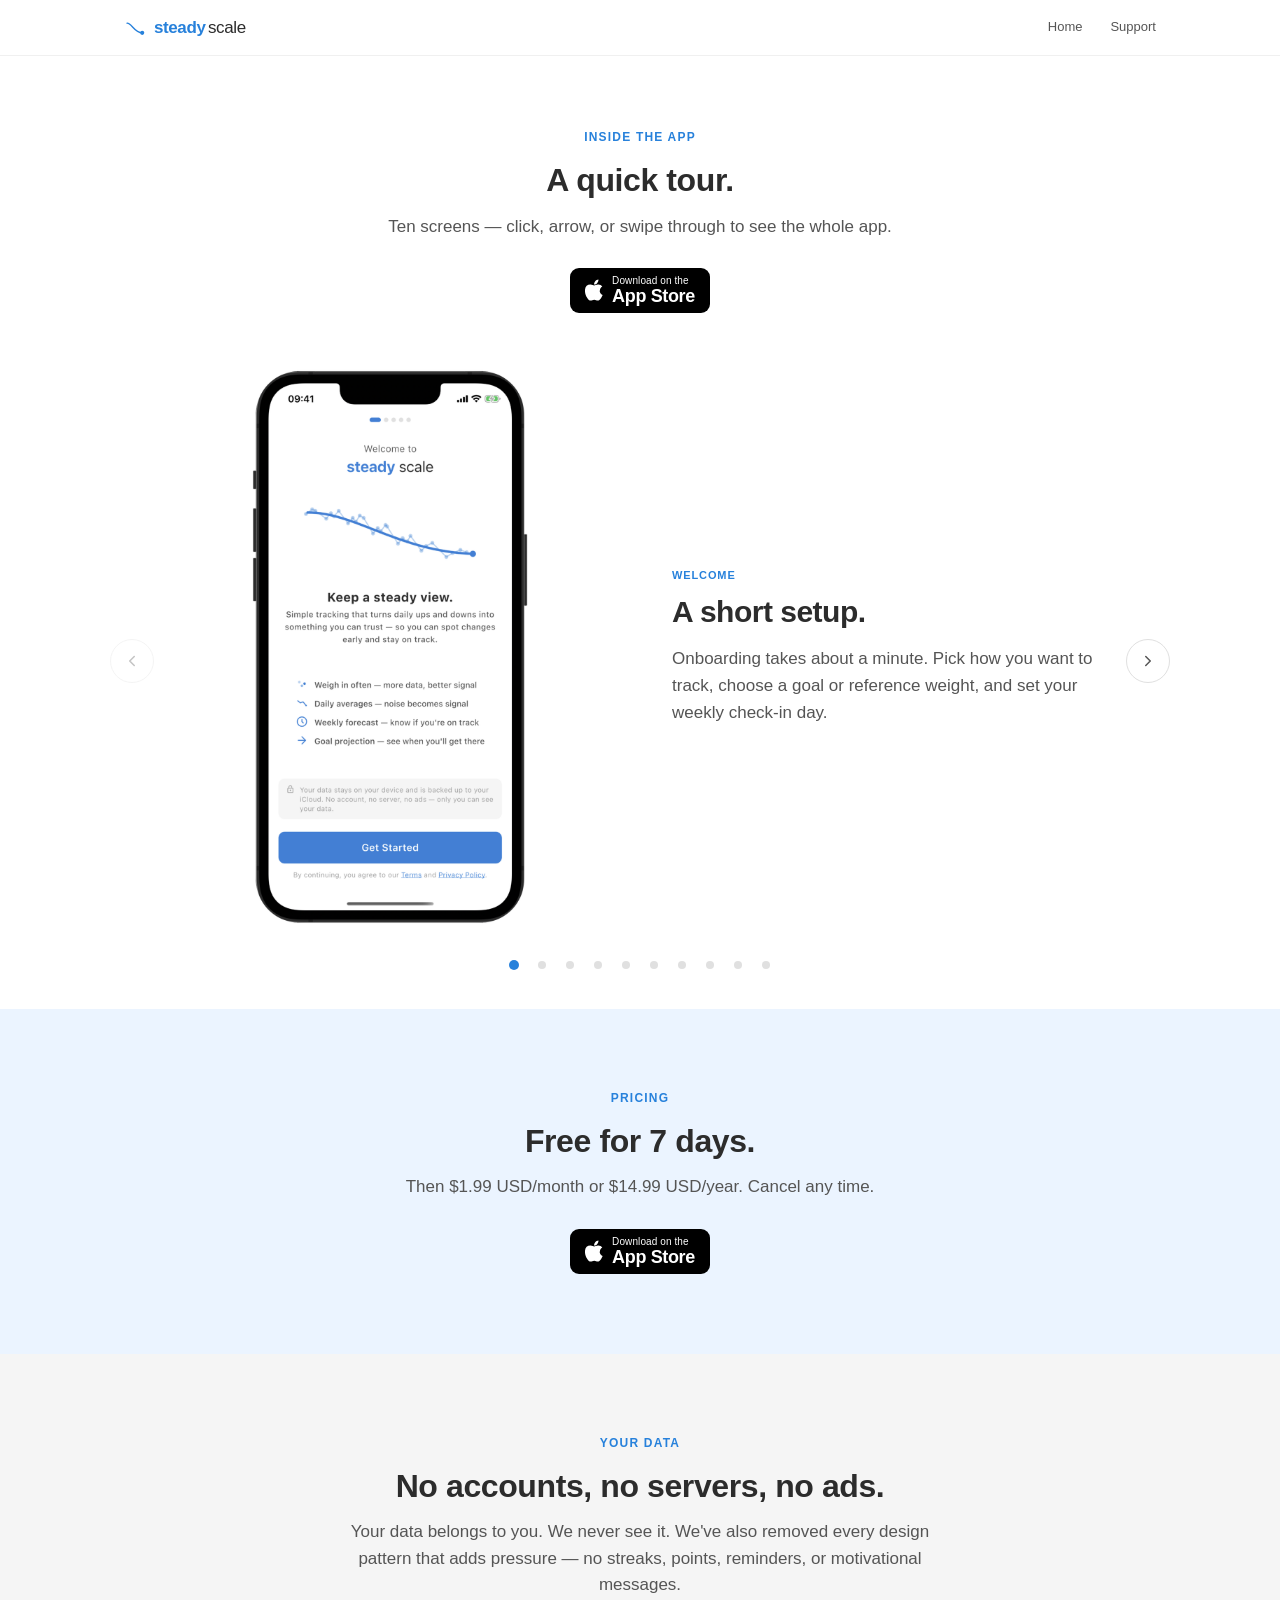
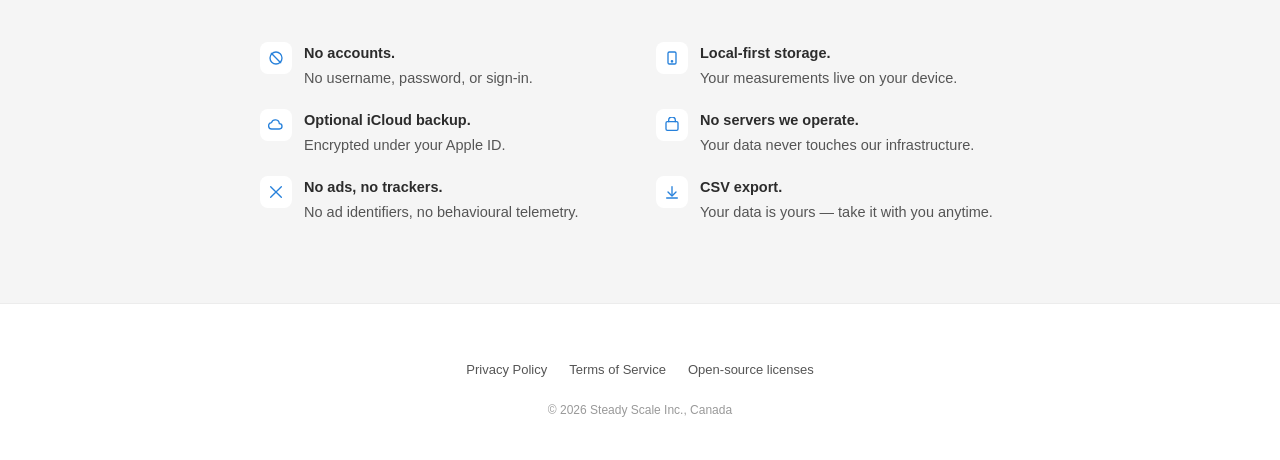
==== commit f17534b2: "live on app store" ====
--- a/index.html
+++ b/index.html
@@ -43,7 +43,8 @@
     { "@type": "Offer", "price": "1.99", "priceCurrency": "USD", "name": "Monthly" },
     { "@type": "Offer", "price": "14.99", "priceCurrency": "USD", "name": "Annual" }
   ],
-  "url": "https://steadyscale.app/"
+  "url": "https://steadyscale.app/",
+  "downloadUrl": "https://apps.apple.com/us/app/steady-scale/id6775728814"
 }
 </script>
 
@@ -234,6 +235,28 @@
 .posture-icon svg { width: 16px; height: 16px; }
 .posture-text { font-size: 14.5px; color: var(--secondary); line-height: 1.55; }
 .posture-text .posture-name { font-weight: 700; color: var(--text); display: block; margin-bottom: 2px; }
+
+/* App Store badge */
+.appstore-badge {
+  display: inline-flex;
+  align-items: center;
+  gap: 9px;
+  background: #000;
+  color: #FFF;
+  border-radius: 9px;
+  padding: 8px 15px;
+  text-decoration: none;
+  line-height: 1;
+  margin-top: 28px;
+  transition: transform 0.1s ease, box-shadow 0.15s ease;
+}
+.appstore-badge:hover { transform: translateY(-1px); box-shadow: var(--shadow-md); text-decoration: none; }
+.appstore-badge:active { transform: translateY(0); }
+.appstore-badge:focus-visible { outline: 2px solid var(--blue); outline-offset: 3px; }
+.appstore-badge svg { width: 18px; height: 24px; flex: 0 0 auto; }
+.appstore-badge .as-text { display: flex; flex-direction: column; align-items: flex-start; }
+.appstore-badge .as-sub { font-size: 10px; font-weight: 400; letter-spacing: 0.01em; }
+.appstore-badge .as-name { font-size: 18px; font-weight: 600; letter-spacing: -0.02em; margin-top: 1px; }
 
 /* Footer */
 .footer { padding: 56px 24px 40px; text-align: center; border-top: 1px solid var(--border-soft); }
@@ -295,6 +318,10 @@
   <div class="eyebrow">Inside the app</div>
   <h1>A quick tour.</h1>
   <p>Ten screens — click, arrow, or swipe through to see the whole app.</p>
+  <a class="appstore-badge" href="https://apps.apple.com/us/app/steady-scale/id6775728814" aria-label="Download Steady Scale on the App Store">
+    <svg viewBox="0 0 384 512" fill="currentColor" aria-hidden="true"><path d="M318.7 268.7c-.2-36.7 16.4-64.4 50-84.8-18.8-26.9-47.2-41.7-84.7-44.6-35.5-2.8-74.3 20.7-88.5 20.7-15 0-49.4-19.7-76.4-19.7C40.5 141.5-.9 184.8-.9 273.5c0 26.2 4.8 53.3 14.4 81.2 12.8 36.7 59 126.7 107.2 125.2 25.2-.6 43-17.9 75.8-17.9 31.8 0 48.3 17.9 76.4 17.9 48.6-.7 90.4-82.5 102.6-119.3-65.2-30.7-61.7-90-61.7-91.9zm-56.6-164.2c27.3-32.4 24.8-61.9 24-72.5-24.1 1.4-52 16.4-67.9 34.9-17.5 19.8-27.8 44.3-25.6 71.9 26.1 2 49.9-11.4 69.5-34.3z"/></svg>
+    <span class="as-text"><span class="as-sub">Download on the</span><span class="as-name">App Store</span></span>
+  </a>
 </div>
 
 <section class="carousel" aria-roledescription="carousel" aria-label="A tour of Steady Scale">
@@ -420,6 +447,10 @@
     <div class="eyebrow">Pricing</div>
     <h2 id="pricing-title">Free for 7 days.</h2>
     <p>Then $1.99 USD/month or $14.99 USD/year. Cancel any time.</p>
+    <a class="appstore-badge" href="https://apps.apple.com/us/app/steady-scale/id6775728814" aria-label="Download Steady Scale on the App Store">
+      <svg viewBox="0 0 384 512" fill="currentColor" aria-hidden="true"><path d="M318.7 268.7c-.2-36.7 16.4-64.4 50-84.8-18.8-26.9-47.2-41.7-84.7-44.6-35.5-2.8-74.3 20.7-88.5 20.7-15 0-49.4-19.7-76.4-19.7C40.5 141.5-.9 184.8-.9 273.5c0 26.2 4.8 53.3 14.4 81.2 12.8 36.7 59 126.7 107.2 125.2 25.2-.6 43-17.9 75.8-17.9 31.8 0 48.3 17.9 76.4 17.9 48.6-.7 90.4-82.5 102.6-119.3-65.2-30.7-61.7-90-61.7-91.9zm-56.6-164.2c27.3-32.4 24.8-61.9 24-72.5-24.1 1.4-52 16.4-67.9 34.9-17.5 19.8-27.8 44.3-25.6 71.9 26.1 2 49.9-11.4 69.5-34.3z"/></svg>
+      <span class="as-text"><span class="as-sub">Download on the</span><span class="as-name">App Store</span></span>
+    </a>
   </div>
 </section>
 
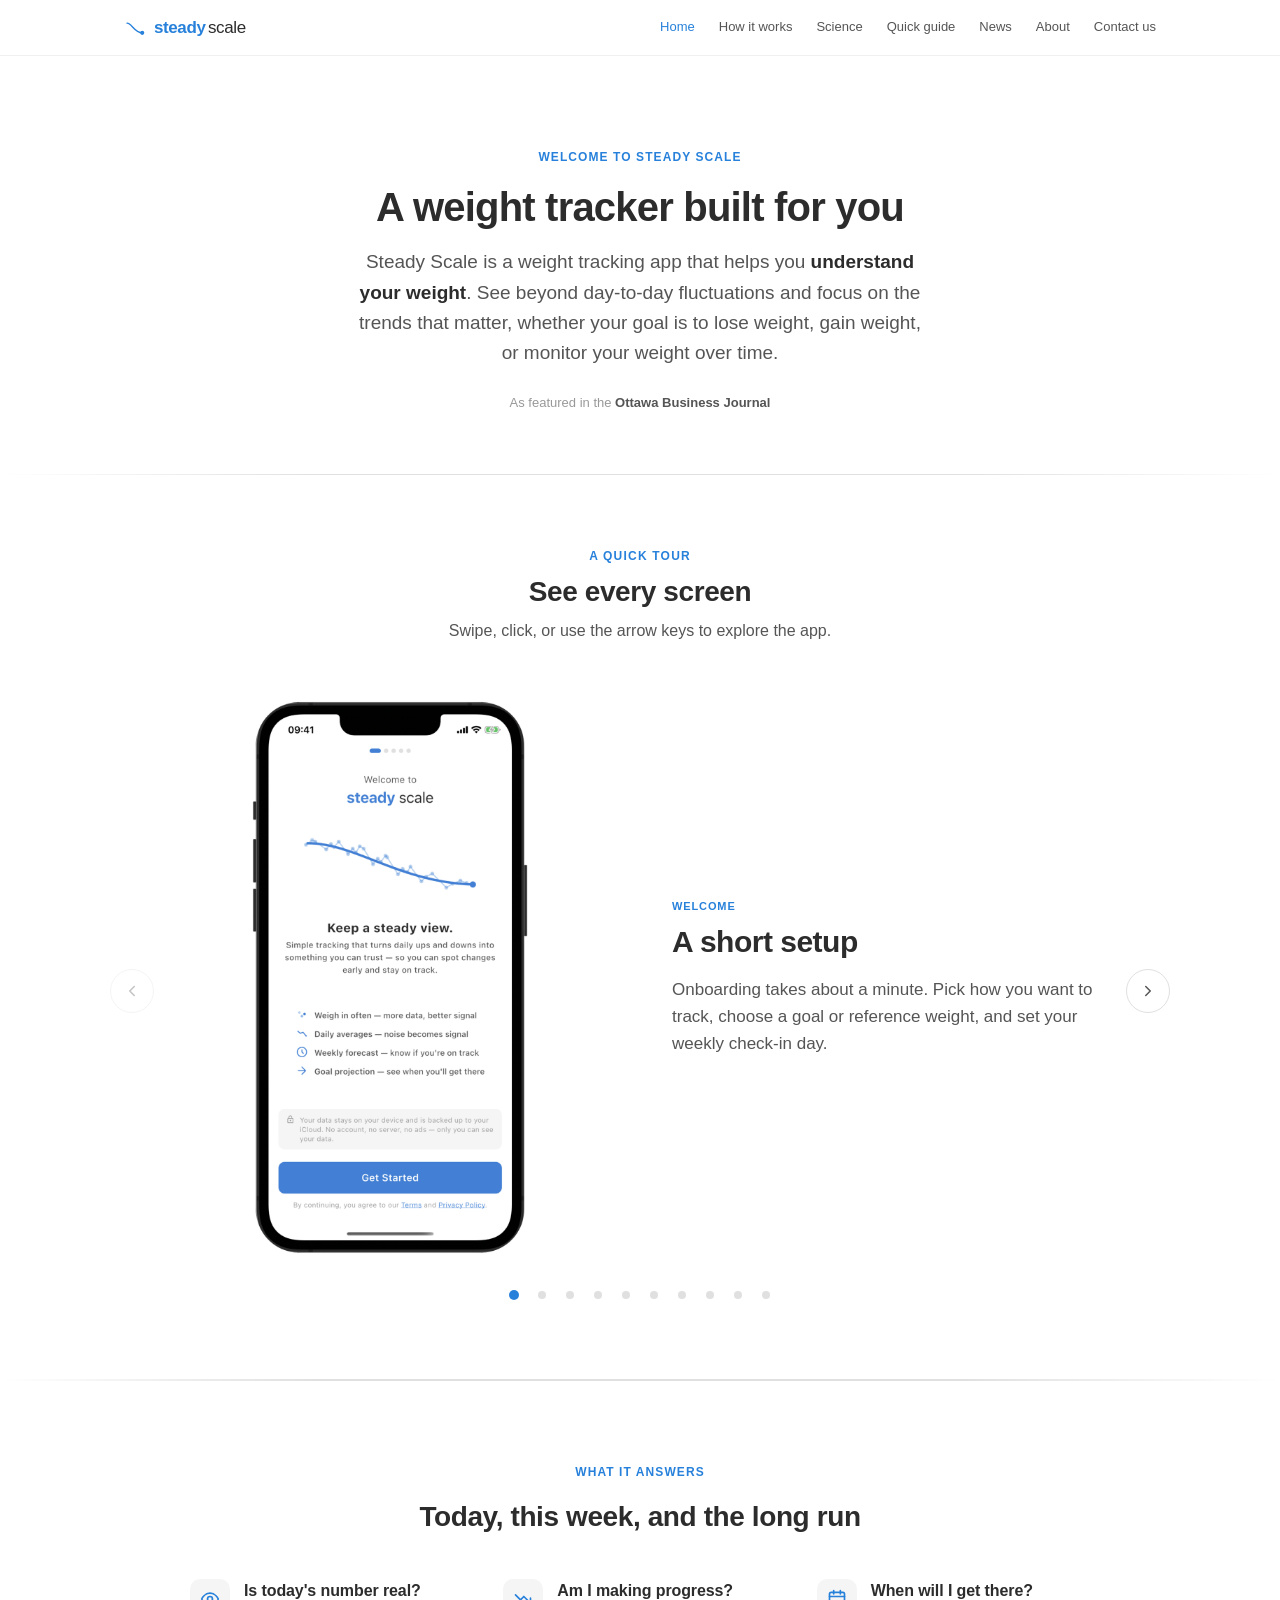
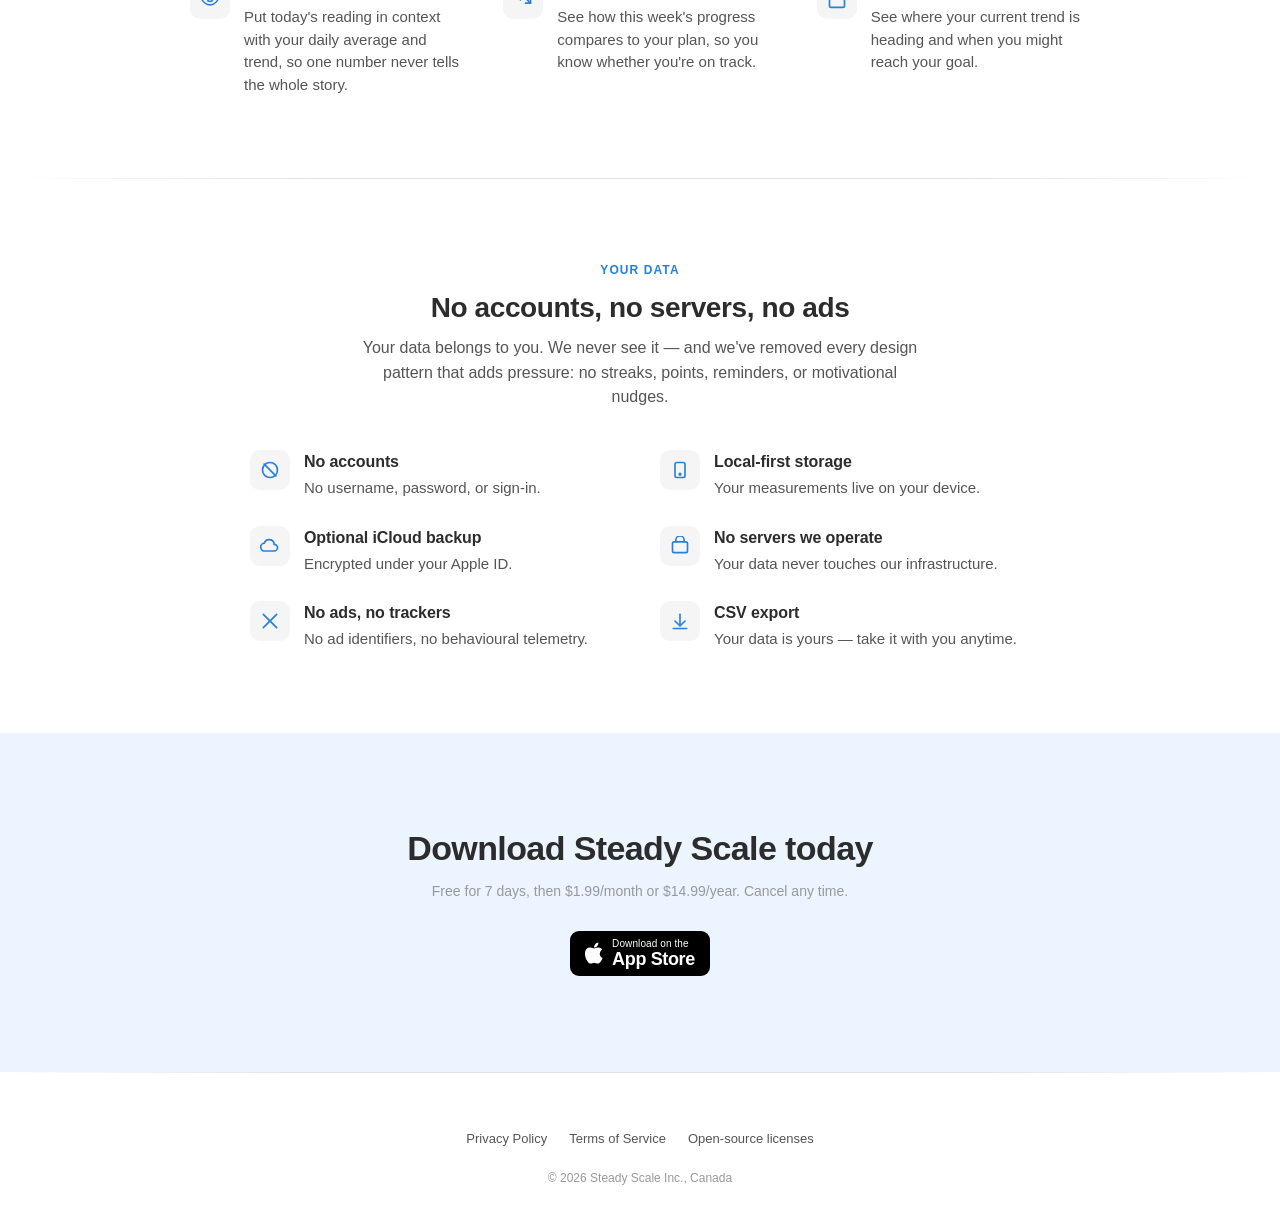
==== commit 8f0e8caa: "updated website - substantial edits" ====
--- a/index.html
+++ b/index.html
@@ -4,8 +4,8 @@
 <meta charset="UTF-8">
 <meta name="viewport" content="width=device-width, initial-scale=1.0">
 
-<meta property="og:title" content="Steady Scale — Keep a steady view">
-<meta property="og:description" content="Multiple daily readings, averaged into a clear trend. See what's actually happening — not just today's number.">
+<meta property="og:title" content="Steady Scale — A weight tracker built for you">
+<meta property="og:description" content="Steady Scale is a weight tracking app that helps you understand your weight — for losing, gaining, or simply maintaining.">
 <meta property="og:type" content="website">
 <meta property="og:url" content="https://steadyscale.app/">
 <meta property="og:site_name" content="Steady Scale">
@@ -16,15 +16,16 @@
 <meta property="og:image:alt" content="Steady Scale — chart showing noisy daily measurements smoothed into a clear trend line.">
 
 <meta name="twitter:card" content="summary_large_image">
-<meta name="twitter:title" content="Steady Scale — Keep a steady view">
-<meta name="twitter:description" content="Multiple daily readings, averaged into a clear trend. See what's actually happening — not just today's number.">
+<meta name="twitter:title" content="Steady Scale — A weight tracker built for you">
+<meta name="twitter:description" content="Steady Scale is a weight tracking app that helps you understand your weight — for losing, gaining, or simply maintaining.">
 <meta name="twitter:image" content="https://steadyscale.app/og-image.png">
 
 <link rel="icon" type="image/svg+xml" href="/favicon.svg">
-<title>Steady Scale — Keep a steady view</title>
-<meta name="description" content="Multiple daily readings, averaged into a clear trend. See what's actually happening — not just today's number. iOS, on-device, $1.99/month.">
+<title>Steady Scale — A weight tracker built for you</title>
+<meta name="description" content="Steady Scale is a weight tracking app that helps you understand your weight — for losing, gaining, or maintaining. Private, on iPhone, $1.99/month.">
 <meta name="theme-color" content="#2781DB">
 <link rel="canonical" href="https://steadyscale.app/">
+<link rel="stylesheet" href="/assets/site.css">
 
 <script type="application/ld+json">
 {
@@ -77,6 +78,7 @@
   padding-top: var(--nav-h);
 }
 a { color: inherit; }
+main { padding-bottom: 0; }
 
 .skip { position: absolute; top: -40px; left: 8px; background: var(--text); color: #FFF; padding: 8px 14px; border-radius: 6px; font-size: 13px; z-index: 100; transition: top 0.15s; }
 .skip:focus { top: 8px; }
@@ -91,15 +93,42 @@
 .nav-wm { font-size: 17px; letter-spacing: -0.4px; text-transform: lowercase; }
 .nav-wm .w-steady { font-weight: 700; color: var(--blue); }
 .nav-wm .w-scale  { font-weight: 400; color: var(--text); margin-left: 0.15em; }
-.nav-links { display: flex; align-items: center; gap: 28px; }
+.nav-links { display: flex; align-items: center; gap: 24px; }
 .nav-links a { font-size: 13px; font-weight: 500; color: var(--secondary); text-decoration: none; transition: color 0.15s; }
 .nav-links a:hover { color: var(--blue); }
 
-/* Tour intro */
-.tour-head { text-align: center; padding: 72px 24px 0; max-width: 620px; margin: 0 auto; }
-.tour-head .eyebrow { font-size: 12px; font-weight: 600; letter-spacing: 0.1em; text-transform: uppercase; color: var(--blue); margin-bottom: 14px; }
-.tour-head h1 { font-size: 32px; font-weight: 700; letter-spacing: -0.4px; line-height: 1.2; margin-bottom: 14px; color: var(--text); }
-.tour-head p { font-size: 17px; color: var(--secondary); line-height: 1.55; }
+/* Hero */
+.tour-head { text-align: center; padding: 92px 24px 60px; max-width: 700px; margin: 0 auto; }
+.tour-head .welcome { display: block; font-size: 12px; font-weight: 700; letter-spacing: 0.09em; text-transform: uppercase; color: var(--blue); margin-bottom: 18px; }
+.tour-head h1 { font-size: 40px; font-weight: 700; letter-spacing: -0.8px; line-height: 1.1; margin-bottom: 18px; color: var(--text); }
+.tour-head h1 + p { font-size: 19px; color: var(--secondary); line-height: 1.6; max-width: 580px; margin: 0 auto; }
+.tour-head h1 + p b { color: var(--text); font-weight: 600; }
+.home-press { margin-top: 24px; font-size: 13px; color: var(--muted); }
+.home-press a { color: var(--secondary); font-weight: 600; text-decoration: none; }
+.home-press a:hover { color: var(--blue); }
+
+/* Carousel band (white — the screenshots are opaque white, so a fill would show their corners) */
+/* Edge-fading dividers via a horizontal-gradient border-image. */
+.tour-band { border-top: 1px solid var(--border-soft); border-bottom: 1px solid var(--border-soft); border-image: linear-gradient(to right, transparent, var(--border) 25%, var(--border) 75%, transparent) 1; padding-bottom: 40px; }
+.tour-intro { text-align: center; max-width: 640px; margin: 0 auto; padding: 72px 24px 0; }
+.tour-intro .eyebrow { display: block; font-size: 12px; font-weight: 700; letter-spacing: 0.1em; text-transform: uppercase; color: var(--blue); margin-bottom: 10px; }
+.tour-intro h2 { font-size: 28px; font-weight: 700; letter-spacing: -0.4px; line-height: 1.15; margin-bottom: 10px; color: var(--text); }
+.tour-intro p { font-size: 16px; color: var(--secondary); }
+
+/* What it answers */
+.qs-sec { padding: 82px 24px; text-align: center; border-top: 1px solid var(--border-soft); border-image: linear-gradient(to right, transparent, var(--border) 25%, var(--border) 75%, transparent) 1; }
+.qs-sec .eyebrow { display: block; font-size: 12px; font-weight: 700; letter-spacing: 0.09em; text-transform: uppercase; color: var(--blue); margin-bottom: 12px; }
+.qs-sec h2 { font-size: 28px; font-weight: 700; letter-spacing: -0.4px; margin-bottom: 40px; color: var(--text); }
+
+/* Shared icon grid — What it answers + Your data */
+.posture-list { margin: 0 auto; display: grid; gap: 26px 40px; text-align: left; }
+.posture-list.cols3 { max-width: 900px; grid-template-columns: repeat(3, 1fr); }
+.posture-list.cols2 { max-width: 780px; grid-template-columns: 1fr 1fr; }
+.posture-item { display: flex; align-items: flex-start; gap: 14px; }
+.posture-icon { flex: 0 0 40px; width: 40px; height: 40px; display: flex; align-items: center; justify-content: center; background: var(--surface); border-radius: 10px; color: var(--blue); }
+.posture-icon svg { width: 20px; height: 20px; }
+.posture-text { font-size: 15px; color: var(--secondary); line-height: 1.5; }
+.posture-text .posture-name { display: block; font-weight: 700; color: var(--text); font-size: 16px; margin-bottom: 3px; letter-spacing: -0.1px; }
 
 /* Carousel — native scroll-snap track */
 .carousel {
@@ -216,25 +245,19 @@
 .carousel-dots .dot:focus-visible { outline: 2px solid var(--blue); outline-offset: 2px; }
 
 /* Pricing section */
-.pricing-section { padding: 80px 24px; text-align: center; background: var(--surface-tint); }
+.pricing-section { padding: 96px 24px; text-align: center; background: var(--surface-tint); }
 .pricing-inner { max-width: 620px; margin: 0 auto; }
 .pricing-inner .eyebrow { font-size: 12px; font-weight: 600; letter-spacing: 0.1em; text-transform: uppercase; color: var(--blue); margin-bottom: 14px; }
-.pricing-inner h2 { font-size: 32px; font-weight: 700; letter-spacing: -0.4px; line-height: 1.2; margin-bottom: 14px; color: var(--text); }
+.pricing-inner h2 { font-size: 34px; font-weight: 700; letter-spacing: -0.6px; line-height: 1.12; margin-bottom: 14px; color: var(--text); }
 .pricing-inner p { font-size: 17px; color: var(--secondary); line-height: 1.55; }
-
-/* Data posture */
-.data-section { padding: 80px 24px; background: var(--surface); }
-.data-inner { max-width: 1080px; margin: 0 auto; }
-.data-head { text-align: center; max-width: 620px; margin: 0 auto; }
-.data-head .eyebrow { font-size: 12px; font-weight: 600; letter-spacing: 0.1em; text-transform: uppercase; color: var(--blue); margin-bottom: 14px; }
-.data-head h2 { font-size: 32px; font-weight: 700; letter-spacing: -0.4px; line-height: 1.2; margin-bottom: 14px; color: var(--text); }
-.data-head p { font-size: 17px; color: var(--secondary); line-height: 1.55; }
-.posture-list { max-width: 760px; margin: 44px auto 0; display: grid; grid-template-columns: 1fr 1fr; gap: 20px 32px; }
-.posture-item { display: flex; align-items: flex-start; gap: 12px; }
-.posture-icon { flex: 0 0 32px; width: 32px; height: 32px; display: flex; align-items: center; justify-content: center; background: var(--bg); border-radius: 8px; color: var(--blue); }
-.posture-icon svg { width: 16px; height: 16px; }
-.posture-text { font-size: 14.5px; color: var(--secondary); line-height: 1.55; }
-.posture-text .posture-name { font-weight: 700; color: var(--text); display: block; margin-bottom: 2px; }
+.pricing-inner .cta-sub { font-size: 14px; color: var(--muted); }
+
+/* Your data */
+.data-section { padding: 82px 24px; background: var(--bg); text-align: center; border-top: 1px solid var(--border-soft); border-image: linear-gradient(to right, transparent, var(--border) 25%, var(--border) 75%, transparent) 1; }
+.data-inner { max-width: 900px; margin: 0 auto; }
+.data-head .eyebrow { display: block; font-size: 12px; font-weight: 700; letter-spacing: 0.09em; text-transform: uppercase; color: var(--blue); margin-bottom: 12px; }
+.data-head h2 { font-size: 28px; font-weight: 700; letter-spacing: -0.4px; line-height: 1.12; margin-bottom: 12px; color: var(--text); }
+.data-head p { font-size: 16px; color: var(--secondary); line-height: 1.55; max-width: 560px; margin: 0 auto 40px; }
 
 /* App Store badge */
 .appstore-badge {
@@ -259,7 +282,7 @@
 .appstore-badge .as-name { font-size: 18px; font-weight: 600; letter-spacing: -0.02em; margin-top: 1px; }
 
 /* Footer */
-.footer { padding: 56px 24px 40px; text-align: center; border-top: 1px solid var(--border-soft); }
+.footer { padding: 56px 24px 40px; text-align: center; border-top: 1px solid var(--border-soft); border-image: linear-gradient(to right, transparent, var(--border) 25%, var(--border) 75%, transparent) 1; }
 .footer-nav { display: flex; justify-content: center; gap: 6px 22px; flex-wrap: wrap; margin-bottom: 20px; }
 .footer-nav a { font-size: 13px; color: var(--secondary); text-decoration: none; transition: color 0.15s; }
 .footer-nav a:hover { color: var(--blue); }
@@ -267,8 +290,11 @@
 
 /* Responsive */
 @media (max-width: 640px) {
-  .tour-head { padding: 48px 20px 0; }
-  .tour-head h1 { font-size: 26px; }
+  .tour-head { padding: 62px 20px 44px; }
+  .tour-head h1 { font-size: 32px; letter-spacing: -0.5px; }
+  .tour-head h1 + p { font-size: 17px; }
+  .tour-intro { padding-top: 52px; }
+  .tour-intro h2 { font-size: 24px; }
   .carousel { padding: 32px 0 16px; }
   .carousel-slide { grid-template-columns: 1fr; gap: 20px; text-align: center; padding: 0 24px; }
   .slide-image img { max-width: 220px; }
@@ -276,9 +302,11 @@
   .slide-text p { font-size: 15px; }
   /* Arrows hidden on mobile — swipe + dots are the primary affordances. */
   .carousel-arrow { display: none; }
+  .qs-sec { padding: 56px 20px; }
+  .qs-sec h2 { font-size: 24px; }
   .data-section { padding: 56px 20px; }
-  .data-head h2 { font-size: 26px; }
-  .posture-list { grid-template-columns: 1fr; gap: 16px; margin-top: 32px; }
+  .data-head h2 { font-size: 24px; }
+  .posture-list.cols3, .posture-list.cols2 { grid-template-columns: 1fr; gap: 20px; max-width: 420px; }
   .pricing-section { padding: 56px 20px; }
   .pricing-inner h2 { font-size: 26px; }
   .nav-links { gap: 18px; }
@@ -306,8 +334,13 @@
       <span class="nav-wm"><span class="w-steady">steady</span><span class="w-scale">scale</span></span>
     </a>
     <nav class="nav-links" aria-label="Primary">
-      <a href="/">Home</a>
-      <a href="/support.html">Support</a>
+      <a href="/" class="is-active">Home</a>
+      <a href="/how-it-works.html">How it works</a>
+      <a href="/science.html">Science</a>
+      <a href="/guide.html">Quick guide</a>
+      <a href="/news.html">News</a>
+      <a href="/about.html">About</a>
+      <a href="/support.html">Contact us</a>
     </nav>
   </div>
 </header>
@@ -315,13 +348,18 @@
 <main id="main">
 
 <div class="tour-head">
-  <div class="eyebrow">Inside the app</div>
-  <h1>A quick tour.</h1>
-  <p>Ten screens — click, arrow, or swipe through to see the whole app.</p>
-  <a class="appstore-badge" href="https://apps.apple.com/us/app/steady-scale/id6775728814" aria-label="Download Steady Scale on the App Store">
-    <svg viewBox="0 0 384 512" fill="currentColor" aria-hidden="true"><path d="M318.7 268.7c-.2-36.7 16.4-64.4 50-84.8-18.8-26.9-47.2-41.7-84.7-44.6-35.5-2.8-74.3 20.7-88.5 20.7-15 0-49.4-19.7-76.4-19.7C40.5 141.5-.9 184.8-.9 273.5c0 26.2 4.8 53.3 14.4 81.2 12.8 36.7 59 126.7 107.2 125.2 25.2-.6 43-17.9 75.8-17.9 31.8 0 48.3 17.9 76.4 17.9 48.6-.7 90.4-82.5 102.6-119.3-65.2-30.7-61.7-90-61.7-91.9zm-56.6-164.2c27.3-32.4 24.8-61.9 24-72.5-24.1 1.4-52 16.4-67.9 34.9-17.5 19.8-27.8 44.3-25.6 71.9 26.1 2 49.9-11.4 69.5-34.3z"/></svg>
-    <span class="as-text"><span class="as-sub">Download on the</span><span class="as-name">App Store</span></span>
-  </a>
+  <span class="welcome">Welcome to Steady Scale</span>
+  <h1>A weight tracker built for you</h1>
+  <p>Steady Scale is a weight tracking app that helps you <b>understand your weight</b>. See beyond day-to-day fluctuations and focus on the trends that matter, whether your goal is to lose weight, gain weight, or monitor your weight over time.</p>
+  <p class="home-press">As featured in the <a href="https://obj.ca/frustrated-weight-management-apps-couple-scientific-alt/?bypass=6a5a75eb1904b" target="_blank" rel="noopener">Ottawa Business Journal</a></p>
+</div>
+
+<section class="tour-band">
+
+<div class="tour-intro">
+  <span class="eyebrow">A quick tour</span>
+  <h2>See every screen</h2>
+  <p>Swipe, click, or use the arrow keys to explore the app.</p>
 </div>
 
 <section class="carousel" aria-roledescription="carousel" aria-label="A tour of Steady Scale">
@@ -336,7 +374,7 @@
       <div class="slide-image"><img src="/assets/screenshots/cropped/01-welcome.png" alt="Welcome screen with a small trend chart and the subtitle: Simple tracking that turns daily ups and downs into something you can trust." width="800" height="1588"></div>
       <div class="slide-text">
         <div class="eyebrow">Welcome</div>
-        <h2>A short setup.</h2>
+        <h2>A short setup</h2>
         <p>Onboarding takes about a minute. Pick how you want to track, choose a goal or reference weight, and set your weekly check-in day.</p>
       </div>
     </div>
@@ -345,7 +383,7 @@
       <div class="slide-image"><img src="/assets/screenshots/cropped/02-tracking-mode.png" alt="Tracking mode selection: Lose weight, Gain weight, or Monitor weight." width="800" height="1588"></div>
       <div class="slide-text">
         <div class="eyebrow">Tracking mode</div>
-        <h2>Loss, Gain, or Monitor.</h2>
+        <h2>Loss, Gain, or Monitor</h2>
         <p>Pick the one that fits. The weekly trend works the same for all three — and you can switch any time without losing your history.</p>
       </div>
     </div>
@@ -354,7 +392,7 @@
       <div class="slide-image"><img src="/assets/screenshots/cropped/03-goal-weight.png" alt="Goal weight picker with a BMI bar and an expandable card titled What makes a good goal weight." width="800" height="1588"></div>
       <div class="slide-text">
         <div class="eyebrow">Goal weight</div>
-        <h2>A goal you could maintain.</h2>
+        <h2>A goal you could maintain</h2>
         <p>Pick a weight you could see yourself maintaining, not just reaching. BMI is shown as a reference, not a prescription.</p>
       </div>
     </div>
@@ -363,7 +401,7 @@
       <div class="slide-image"><img src="/assets/screenshots/cropped/04-weekly-rate.png" alt="Weekly rate picker with four presets (0.5, 1.0, 1.5, 2.0 lb per week) and a day-of-week check-in selector." width="800" height="1588"></div>
       <div class="slide-text">
         <div class="eyebrow">Weekly rate</div>
-        <h2>Pick a pace.</h2>
+        <h2>Pick a pace</h2>
         <p>Choose any rate from 0.5 to 2.0 lb per week. Your rate sets a weekly target that stays constant throughout the week and updates after each check-in day.</p>
       </div>
     </div>
@@ -372,8 +410,8 @@
       <div class="slide-image"><img src="/assets/screenshots/cropped/05-completion.png" alt="Completion screen with a checkmark, You're all set heading, and a Start 7-Day Free Trial button." width="800" height="1588"></div>
       <div class="slide-text">
         <div class="eyebrow">Free trial</div>
-        <h2>Free for 7 days.</h2>
-        <p>No account, no marketing list, no upsells. Your data stays on your device and backs up to your iCloud. Cancel any time in iOS Settings.</p>
+        <h2>Free for 7 days</h2>
+        <p>No accounts, no servers, no ads. Your data stays on your device and backs up to your iCloud. Cancel any time in iOS Settings.</p>
       </div>
     </div>
 
@@ -381,8 +419,8 @@
       <div class="slide-image"><img src="/assets/screenshots/cropped/06-dashboard.png" alt="Dashboard with three cards: Goal arrival date, This Week pace, and Today's daily average." width="800" height="1588"></div>
       <div class="slide-text">
         <div class="eyebrow">Dashboard</div>
-        <h2>Long term, this week, today.</h2>
-        <p>Three cards show three time horizons: where you're heading, how this week's pace compares to plan, and today's daily average. The layout stays the same every morning — only the numbers update.</p>
+        <h2>Long term, this week, today</h2>
+        <p>Three cards show three time horizons: where you're heading, how this week's pace compares to plan, and today's daily average.</p>
       </div>
     </div>
 
@@ -390,7 +428,7 @@
       <div class="slide-image"><img src="/assets/screenshots/cropped/07-chart.png" alt="Chart screen showing daily measurements, a smoothed trend line, a goal projection, and check-in markers." width="800" height="1588"></div>
       <div class="slide-text">
         <div class="eyebrow">Chart</div>
-        <h2>Noise into signal.</h2>
+        <h2>Noise into signal</h2>
         <p>The chart layers raw weigh-ins, daily averages, and a 14-day rolling trend that filters out day-to-day noise. From your trend and chosen rate, it projects forward to your goal — so you can see when you'll get there.</p>
       </div>
     </div>
@@ -399,7 +437,7 @@
       <div class="slide-image"><img src="/assets/screenshots/cropped/08-log.png" alt="Log screen with a weight input field, date and time rows, and a list of recent measurements." width="800" height="1588"></div>
       <div class="slide-text">
         <div class="eyebrow">Log</div>
-        <h2>Log as often as you like.</h2>
+        <h2>Log as often as you like</h2>
         <p>Weigh in once a day or multiple times a day — whatever works for you. You can edit or backfill measurements any time, and unlikely entries get flagged so a typo doesn't throw off your trend.</p>
       </div>
     </div>
@@ -408,8 +446,8 @@
       <div class="slide-image"><img src="/assets/screenshots/cropped/09-settings.png" alt="Settings screen with Profile, Plan card showing goal, rate, and check-in day, plus Edit, Pause, and Delete actions." width="800" height="1588"></div>
       <div class="slide-text">
         <div class="eyebrow">Settings</div>
-        <h2>Plan, preferences, and backup.</h2>
-        <p>Your active plan lives in one card: edit, pause, or delete from there. Switching between Loss, Gain, and Monitor preserves your history — and deleted plans can be restored from Past plans.</p>
+        <h2>Plan, preferences, and backup</h2>
+        <p>Your active plan lives in one card: edit, pause, or delete from there. Switching between Loss, Gain, and Monitor preserves your history, and deleted plans can be restored from Past plans.</p>
       </div>
     </div>
 
@@ -417,7 +455,7 @@
       <div class="slide-image"><img src="/assets/screenshots/cropped/10-help.png" alt="Help screen with How it works, Reading the chart, Choosing a goal weight, and other expandable sections." width="800" height="1588"></div>
       <div class="slide-text">
         <div class="eyebrow">Help</div>
-        <h2>Every element explained.</h2>
+        <h2>Every element explained</h2>
         <p>The Help tab covers how the math works, how to read the chart, how your data is handled, and how to get in touch. Every part of the system is open.</p>
       </div>
     </div>
@@ -442,63 +480,89 @@
   </div>
 </section>
 
-<section class="pricing-section" aria-labelledby="pricing-title">
+</section>
+
+<section class="qs-sec" aria-labelledby="qs-title">
+  <span class="eyebrow">What it answers</span>
+  <h2 id="qs-title">Today, this week, and the long run</h2>
+  <div class="posture-list cols3">
+    <div class="posture-item">
+      <div class="posture-icon" aria-hidden="true">
+        <svg viewBox="0 0 24 24" fill="none" stroke="currentColor" stroke-width="2" stroke-linecap="round" stroke-linejoin="round"><path d="M2 12s3.5-7 10-7 10 7 10 7-3.5 7-10 7-10-7-10-7z"/><circle cx="12" cy="12" r="3"/></svg>
+      </div>
+      <div class="posture-text"><span class="posture-name">Is today's number real?</span>Put today's reading in context with your daily average and trend, so one number never tells the whole story.</div>
+    </div>
+    <div class="posture-item">
+      <div class="posture-icon" aria-hidden="true">
+        <svg viewBox="0 0 24 24" fill="none" stroke="currentColor" stroke-width="2" stroke-linecap="round" stroke-linejoin="round"><polyline points="3 7 9 13 13 9 21 17"/><polyline points="15 17 21 17 21 11"/></svg>
+      </div>
+      <div class="posture-text"><span class="posture-name">Am I making progress?</span>See how this week's progress compares to your plan, so you know whether you're on track.</div>
+    </div>
+    <div class="posture-item">
+      <div class="posture-icon" aria-hidden="true">
+        <svg viewBox="0 0 24 24" fill="none" stroke="currentColor" stroke-width="2" stroke-linecap="round" stroke-linejoin="round"><rect x="3" y="4" width="18" height="18" rx="2"/><line x1="3" y1="9" x2="21" y2="9"/><line x1="8" y1="2" x2="8" y2="6"/><line x1="16" y1="2" x2="16" y2="6"/></svg>
+      </div>
+      <div class="posture-text"><span class="posture-name">When will I get there?</span>See where your current trend is heading and when you might reach your goal.</div>
+    </div>
+  </div>
+</section>
+
+<section class="data-section" aria-labelledby="data-title">
+  <div class="data-inner">
+    <div class="data-head">
+      <div class="eyebrow">Your data</div>
+      <h2 id="data-title">No accounts, no servers, no ads</h2>
+      <p>Your data belongs to you. We never see it — and we've removed every design pattern that adds pressure: no streaks, points, reminders, or motivational nudges.</p>
+    </div>
+    <div class="posture-list cols2">
+      <div class="posture-item">
+        <div class="posture-icon" aria-hidden="true">
+          <svg viewBox="0 0 24 24" fill="none" stroke="currentColor" stroke-width="2" stroke-linecap="round"><circle cx="12" cy="12" r="9"/><line x1="5" y1="5" x2="19" y2="19"/></svg>
+        </div>
+        <div class="posture-text"><span class="posture-name">No accounts</span>No username, password, or sign-in.</div>
+      </div>
+      <div class="posture-item">
+        <div class="posture-icon" aria-hidden="true">
+          <svg viewBox="0 0 24 24" fill="none" stroke="currentColor" stroke-width="2" stroke-linecap="round" stroke-linejoin="round"><rect x="6" y="3" width="12" height="18" rx="2"/><circle cx="12" cy="17" r="1" fill="currentColor"/></svg>
+        </div>
+        <div class="posture-text"><span class="posture-name">Local-first storage</span>Your measurements live on your device.</div>
+      </div>
+      <div class="posture-item">
+        <div class="posture-icon" aria-hidden="true">
+          <svg viewBox="0 0 24 24" fill="none" stroke="currentColor" stroke-width="2" stroke-linecap="round" stroke-linejoin="round"><path d="M17 18a4 4 0 0 0 0-8 6 6 0 0 0-11.7-1.5A4.5 4.5 0 0 0 6 18z"/></svg>
+        </div>
+        <div class="posture-text"><span class="posture-name">Optional iCloud backup</span>Encrypted under your Apple ID.</div>
+      </div>
+      <div class="posture-item">
+        <div class="posture-icon" aria-hidden="true">
+          <svg viewBox="0 0 24 24" fill="none" stroke="currentColor" stroke-width="2" stroke-linecap="round" stroke-linejoin="round"><rect x="3" y="7" width="18" height="13" rx="2"/><path d="M7 7V5a5 5 0 0 1 10 0v2"/></svg>
+        </div>
+        <div class="posture-text"><span class="posture-name">No servers we operate</span>Your data never touches our infrastructure.</div>
+      </div>
+      <div class="posture-item">
+        <div class="posture-icon" aria-hidden="true">
+          <svg viewBox="0 0 24 24" fill="none" stroke="currentColor" stroke-width="2" stroke-linecap="round"><line x1="4" y1="4" x2="20" y2="20"/><line x1="20" y1="4" x2="4" y2="20"/></svg>
+        </div>
+        <div class="posture-text"><span class="posture-name">No ads, no trackers</span>No ad identifiers, no behavioural telemetry.</div>
+      </div>
+      <div class="posture-item">
+        <div class="posture-icon" aria-hidden="true">
+          <svg viewBox="0 0 24 24" fill="none" stroke="currentColor" stroke-width="2" stroke-linecap="round" stroke-linejoin="round"><path d="M12 4v12"/><polyline points="6 12 12 18 18 12"/><line x1="4" y1="21" x2="20" y2="21"/></svg>
+        </div>
+        <div class="posture-text"><span class="posture-name">CSV export</span>Your data is yours — take it with you anytime.</div>
+      </div>
+    </div>
+  </div>
+</section>
+
+<section class="pricing-section" aria-labelledby="cta-title">
   <div class="pricing-inner">
-    <div class="eyebrow">Pricing</div>
-    <h2 id="pricing-title">Free for 7 days.</h2>
-    <p>Then $1.99 USD/month or $14.99 USD/year. Cancel any time.</p>
+    <h2 id="cta-title">Download Steady Scale today</h2>
+    <p class="cta-sub">Free for 7 days, then $1.99/month or $14.99/year. Cancel any time.</p>
     <a class="appstore-badge" href="https://apps.apple.com/us/app/steady-scale/id6775728814" aria-label="Download Steady Scale on the App Store">
       <svg viewBox="0 0 384 512" fill="currentColor" aria-hidden="true"><path d="M318.7 268.7c-.2-36.7 16.4-64.4 50-84.8-18.8-26.9-47.2-41.7-84.7-44.6-35.5-2.8-74.3 20.7-88.5 20.7-15 0-49.4-19.7-76.4-19.7C40.5 141.5-.9 184.8-.9 273.5c0 26.2 4.8 53.3 14.4 81.2 12.8 36.7 59 126.7 107.2 125.2 25.2-.6 43-17.9 75.8-17.9 31.8 0 48.3 17.9 76.4 17.9 48.6-.7 90.4-82.5 102.6-119.3-65.2-30.7-61.7-90-61.7-91.9zm-56.6-164.2c27.3-32.4 24.8-61.9 24-72.5-24.1 1.4-52 16.4-67.9 34.9-17.5 19.8-27.8 44.3-25.6 71.9 26.1 2 49.9-11.4 69.5-34.3z"/></svg>
       <span class="as-text"><span class="as-sub">Download on the</span><span class="as-name">App Store</span></span>
     </a>
-  </div>
-</section>
-
-<section class="data-section" aria-labelledby="data-title">
-  <div class="data-inner">
-    <div class="data-head">
-      <div class="eyebrow">Your data</div>
-      <h2 id="data-title">No accounts, no servers, no ads.</h2>
-      <p>Your data belongs to you. We never see it. We've also removed every design pattern that adds pressure — no streaks, points, reminders, or motivational messages.</p>
-    </div>
-    <div class="posture-list">
-      <div class="posture-item">
-        <div class="posture-icon" aria-hidden="true">
-          <svg viewBox="0 0 24 24" fill="none" stroke="currentColor" stroke-width="2" stroke-linecap="round"><circle cx="12" cy="12" r="9"/><line x1="5" y1="5" x2="19" y2="19"/></svg>
-        </div>
-        <div class="posture-text"><span class="posture-name">No accounts.</span>No username, password, or sign-in.</div>
-      </div>
-      <div class="posture-item">
-        <div class="posture-icon" aria-hidden="true">
-          <svg viewBox="0 0 24 24" fill="none" stroke="currentColor" stroke-width="2" stroke-linecap="round" stroke-linejoin="round"><rect x="6" y="3" width="12" height="18" rx="2"/><circle cx="12" cy="17" r="1" fill="currentColor"/></svg>
-        </div>
-        <div class="posture-text"><span class="posture-name">Local-first storage.</span>Your measurements live on your device.</div>
-      </div>
-      <div class="posture-item">
-        <div class="posture-icon" aria-hidden="true">
-          <svg viewBox="0 0 24 24" fill="none" stroke="currentColor" stroke-width="2" stroke-linecap="round" stroke-linejoin="round"><path d="M17 18a4 4 0 0 0 0-8 6 6 0 0 0-11.7-1.5A4.5 4.5 0 0 0 6 18z"/></svg>
-        </div>
-        <div class="posture-text"><span class="posture-name">Optional iCloud backup.</span>Encrypted under your Apple ID.</div>
-      </div>
-      <div class="posture-item">
-        <div class="posture-icon" aria-hidden="true">
-          <svg viewBox="0 0 24 24" fill="none" stroke="currentColor" stroke-width="2" stroke-linecap="round" stroke-linejoin="round"><rect x="3" y="7" width="18" height="13" rx="2"/><path d="M7 7V5a5 5 0 0 1 10 0v2"/></svg>
-        </div>
-        <div class="posture-text"><span class="posture-name">No servers we operate.</span>Your data never touches our infrastructure.</div>
-      </div>
-      <div class="posture-item">
-        <div class="posture-icon" aria-hidden="true">
-          <svg viewBox="0 0 24 24" fill="none" stroke="currentColor" stroke-width="2" stroke-linecap="round"><line x1="4" y1="4" x2="20" y2="20"/><line x1="20" y1="4" x2="4" y2="20"/></svg>
-        </div>
-        <div class="posture-text"><span class="posture-name">No ads, no trackers.</span>No ad identifiers, no behavioural telemetry.</div>
-      </div>
-      <div class="posture-item">
-        <div class="posture-icon" aria-hidden="true">
-          <svg viewBox="0 0 24 24" fill="none" stroke="currentColor" stroke-width="2" stroke-linecap="round" stroke-linejoin="round"><path d="M12 4v12"/><polyline points="6 12 12 18 18 12"/><line x1="4" y1="21" x2="20" y2="21"/></svg>
-        </div>
-        <div class="posture-text"><span class="posture-name">CSV export.</span>Your data is yours — take it with you anytime.</div>
-      </div>
-    </div>
   </div>
 </section>
 
--- a/assets/site.css
+++ b/assets/site.css
@@ -0,0 +1,271 @@
+/* ============================================================
+   Steady Scale — shared site stylesheet
+   Design system + chrome (nav/footer) + reusable page components.
+   Linked by the content pages (how-it-works, science, guide,
+   about, news). The original pages (index, support, privacy,
+   terms, licenses) still self-contain their CSS; migrating them
+   here is optional follow-up.
+   ============================================================ */
+
+:root {
+  --bg: #FFFFFF;
+  --surface: #F5F5F5;
+  --surface-tint: #EBF4FF;
+  --celebration-border: rgba(39, 129, 219, 0.18);
+  --border: #E0E0E0;
+  --border-soft: #ECECEC;
+  --text: #2C2C2C;
+  --secondary: #555555;
+  --muted: #999999;
+  --blue: #2781DB;
+  --blue-deep: #1D65C4;
+  --shadow-md: 0 1px 3px rgba(0,0,0,.05), 0 4px 16px rgba(0,0,0,.06);
+  --radius-card: 12px;
+  --nav-h: 56px;
+  --maxw: 1080px;
+  --maxw-prose: 680px;
+}
+
+*, *::before, *::after { box-sizing: border-box; margin: 0; padding: 0; }
+html { scroll-behavior: smooth; }
+body {
+  font-family: -apple-system, BlinkMacSystemFont, 'SF Pro Text', 'SF Pro Display', 'Helvetica Neue', Arial, sans-serif;
+  color: var(--text);
+  background: var(--bg);
+  -webkit-font-smoothing: antialiased;
+  -moz-osx-font-smoothing: grayscale;
+  line-height: 1.6;
+  padding-top: var(--nav-h);
+}
+a { color: inherit; }
+
+/* One consistent gap before the footer on every content page.
+   (index.html overrides this to 0 — it ends in full-bleed sections.) */
+main { padding-bottom: 96px; }
+main > .callout:last-child { margin-bottom: 0; }
+
+.skip { position: absolute; top: -40px; left: 8px; background: var(--text); color: #FFF; padding: 8px 14px; border-radius: 6px; font-size: 13px; z-index: 100; transition: top 0.15s; }
+.skip:focus { top: 8px; }
+.visually-hidden { position: absolute; width: 1px; height: 1px; padding: 0; margin: -1px; overflow: hidden; clip: rect(0,0,0,0); white-space: nowrap; border: 0; }
+
+/* ---------- Sticky nav ---------- */
+.nav { position: fixed; top: 0; left: 0; right: 0; height: var(--nav-h); background: rgba(255,255,255,0.85); backdrop-filter: saturate(180%) blur(14px); -webkit-backdrop-filter: saturate(180%) blur(14px); border-bottom: 1px solid rgba(0,0,0,0.06); z-index: 50; }
+.nav-inner { max-width: var(--maxw); margin: 0 auto; height: 100%; padding: 0 24px; display: flex; align-items: center; justify-content: space-between; }
+.nav-brand { display: inline-flex; align-items: center; gap: 8px; text-decoration: none; }
+.nav-brand:hover { text-decoration: none; }
+.nav-brand svg { width: 22px; height: 22px; }
+.nav-wm { font-size: 17px; letter-spacing: -0.4px; text-transform: lowercase; }
+.nav-wm .w-steady { font-weight: 700; color: var(--blue); }
+.nav-wm .w-scale  { font-weight: 400; color: var(--text); margin-left: 0.15em; }
+.nav-links { display: flex; align-items: center; gap: 24px; }
+.nav-links a { font-size: 13px; font-weight: 500; color: var(--secondary); text-decoration: none; transition: color 0.15s; white-space: nowrap; }
+.nav-links a:hover { color: var(--blue); }
+.nav-links a.is-active { color: var(--blue); }
+
+/* ---------- Layout helpers ---------- */
+.container { max-width: var(--maxw); margin: 0 auto; padding: 0 24px; }
+.section { padding: 88px 24px; }
+.section-tint { background: var(--surface-tint); }
+.section-surface { background: var(--surface); }
+.section-inner { max-width: var(--maxw); margin: 0 auto; }
+.prose-inner { max-width: var(--maxw-prose); margin: 0 auto; }
+.eyebrow { font-size: 12px; font-weight: 700; letter-spacing: 0.1em; text-transform: uppercase; color: var(--blue); margin-bottom: 14px; }
+
+/* ---------- Breadcrumb ---------- */
+.breadcrumb { max-width: var(--maxw-prose); margin: 0 auto; padding: 20px 24px 0; font-size: 13px; color: var(--muted); }
+.breadcrumb a { color: var(--secondary); text-decoration: none; }
+.breadcrumb a:hover { color: var(--blue); }
+.breadcrumb span { color: var(--muted); margin: 0 6px; }
+
+/* ---------- Page hero ---------- */
+.page-hero { padding: 88px 24px 48px; text-align: left; }
+.page-hero-inner { max-width: var(--maxw-prose); margin: 0 auto; }
+.page-hero h1 { font-size: 40px; font-weight: 700; letter-spacing: -0.8px; line-height: 1.1; margin-bottom: 18px; color: var(--text); }
+.page-hero .lead { font-size: 19px; color: var(--secondary); line-height: 1.62; max-width: 620px; }
+.page-hero .lead + .lead { margin-top: 16px; }
+.header-rule { max-width: var(--maxw-prose); margin: 36px auto 0; border: 0; border-top: 1px solid var(--border-soft); }
+
+/* ---------- Prose (articles, evidence, how-it-works, about) ---------- */
+.prose { max-width: var(--maxw-prose); margin: 0 auto; padding: 0 24px; }
+.prose > * + * { margin-top: 22px; }
+.prose > *:first-child { margin-top: 0; }
+.prose h2 { font-size: 28px; font-weight: 700; letter-spacing: -0.4px; line-height: 1.22; margin-top: 56px; color: var(--text); }
+.prose h3 { font-size: 20px; font-weight: 700; letter-spacing: -0.2px; line-height: 1.3; margin-top: 36px; color: var(--text); }
+.prose p { font-size: 17px; color: var(--secondary); line-height: 1.75; }
+.prose .lead { font-size: 19px; color: var(--text); line-height: 1.6; }
+.prose ul, .prose ol { padding-left: 26px; color: var(--secondary); font-size: 17px; line-height: 1.75; }
+.prose li { padding-left: 6px; }
+.prose li + li { margin-top: 10px; }
+.prose li::marker { color: var(--blue); }
+.prose a { color: var(--blue); text-decoration: none; border-bottom: 1px solid var(--celebration-border); }
+.prose a:hover { border-bottom-color: var(--blue); }
+.prose strong { color: var(--text); font-weight: 600; }
+.prose blockquote { border-left: 3px solid var(--celebration-border); padding: 4px 0 4px 20px; color: var(--secondary); font-style: normal; }
+.prose figure { margin: 28px 0; }
+.prose figure img { width: 100%; max-width: 100%; height: auto; border-radius: var(--radius-card); display: block; }
+.prose figcaption { font-size: 13px; color: var(--muted); margin-top: 10px; text-align: center; }
+
+/* ---------- Byline ---------- */
+.byline { max-width: var(--maxw-prose); margin: 22px auto 0; padding: 0 24px 34px; border-bottom: 1px solid var(--border-soft); display: flex; align-items: center; flex-wrap: wrap; gap: 4px 10px; font-size: 14px; color: var(--secondary); }
+.byline .by { color: var(--muted); margin-right: 2px; }
+.byline .who { font-weight: 600; color: var(--text); }
+.byline .cred { color: var(--muted); }
+.byline .dot { color: var(--muted); margin: 0 2px; }
+
+/* ---------- Callout / note ---------- */
+.callout { max-width: var(--maxw-prose); margin: 40px auto; padding: 22px 26px; background: var(--surface-tint); border: 1px solid var(--celebration-border); border-radius: var(--radius-card); font-size: 15px; color: var(--secondary); line-height: 1.65; }
+.callout .callout-title { display: block; font-weight: 700; color: var(--text); margin-bottom: 5px; }
+.callout .callout-eyebrow { font-size: 11px; font-weight: 700; letter-spacing: 0.09em; text-transform: uppercase; color: var(--blue); margin-bottom: 10px; }
+.callout h3 { font-size: 18px; font-weight: 700; letter-spacing: -0.2px; color: var(--text); margin-bottom: 8px; }
+.callout p { font-size: 15px; color: var(--secondary); line-height: 1.65; }
+.callout a { color: var(--blue); text-decoration: none; border-bottom: 1px solid var(--celebration-border); font-weight: 500; }
+.callout a:hover { border-bottom-color: var(--blue); }
+
+/* ---------- Citations ---------- */
+.citations { max-width: var(--maxw-prose); margin: 48px auto 0; padding: 28px 24px 0; border-top: 1px solid var(--border-soft); }
+.citations h2 { font-size: 13px; font-weight: 700; letter-spacing: 0.06em; text-transform: uppercase; color: var(--muted); margin-bottom: 16px; }
+.citations ol { padding-left: 20px; }
+.citations li { font-size: 14px; color: var(--secondary); line-height: 1.6; margin-bottom: 10px; }
+.citations a { color: var(--blue); text-decoration: none; }
+.citations a:hover { text-decoration: underline; }
+/* Inline citation superscripts (in prose) */
+.prose sup.ref { font-size: 0.68em; line-height: 0; }
+.prose sup.ref a { color: var(--blue); border-bottom: none; font-weight: 600; padding: 0 1px; }
+.prose sup.ref a:hover { border-bottom: none; text-decoration: underline; }
+
+/* ---------- Card grid (resources hub, learn index, news list) ---------- */
+.card-grid { display: grid; grid-template-columns: repeat(auto-fill, minmax(280px, 1fr)); gap: 20px; margin-top: 8px; }
+.card { display: flex; flex-direction: column; padding: 24px; background: var(--bg); border: 1px solid var(--border); border-radius: var(--radius-card); text-decoration: none; color: inherit; transition: border-color 0.15s, box-shadow 0.15s, transform 0.1s; }
+a.card:hover { border-color: var(--blue); box-shadow: var(--shadow-md); transform: translateY(-1px); }
+.card-eyebrow { font-size: 11px; font-weight: 700; letter-spacing: 0.08em; text-transform: uppercase; color: var(--blue); margin-bottom: 10px; }
+.card-title { font-size: 19px; font-weight: 700; letter-spacing: -0.2px; line-height: 1.25; color: var(--text); margin-bottom: 8px; }
+.card-desc { font-size: 15px; color: var(--secondary); line-height: 1.55; flex: 1; }
+.card-meta { font-size: 13px; color: var(--muted); margin-top: 14px; }
+.card-arrow { font-size: 14px; font-weight: 600; color: var(--blue); margin-top: 14px; }
+.card.is-soon { opacity: 0.72; }
+.card.is-soon:hover { transform: none; box-shadow: none; border-color: var(--border); }
+
+/* ---------- Quick guide ---------- */
+.guide-group { max-width: var(--maxw-prose); margin: 0 auto; padding: 0 24px; }
+.guide-group + .guide-group { margin-top: 56px; }
+.guide-group-title { font-size: 13px; font-weight: 700; letter-spacing: 0.08em; text-transform: uppercase; color: var(--blue); margin-bottom: 6px; }
+.guide-item { border-bottom: 1px solid var(--border-soft); }
+.guide-item summary { list-style: none; cursor: pointer; padding: 20px 0; font-size: 17px; font-weight: 600; color: var(--text); line-height: 1.4; display: flex; justify-content: space-between; align-items: flex-start; gap: 16px; }
+.guide-item summary::-webkit-details-marker { display: none; }
+.guide-item summary::after { content: '+'; font-size: 20px; font-weight: 400; color: var(--muted); line-height: 1; flex: none; transition: transform 0.15s; }
+.guide-item[open] summary::after { content: '\2212'; }
+.guide-item .guide-body { padding: 2px 0 24px; font-size: 16px; color: var(--secondary); line-height: 1.72; }
+.guide-item .guide-body > * + * { margin-top: 12px; }
+.guide-item .guide-body ul, .guide-item .guide-body ol { padding-left: 24px; }
+.guide-item .guide-body li { padding-left: 6px; line-height: 1.65; }
+.guide-item .guide-body li + li { margin-top: 7px; }
+.guide-item .guide-body li::marker { color: var(--blue); }
+.guide-item .guide-body a { color: var(--blue); text-decoration: none; }
+.guide-item .guide-body a:hover { text-decoration: underline; }
+.guide-item .guide-body .guide-note strong { color: var(--text); }
+
+/* ---------- As featured in (home strip) ---------- */
+.as-featured { padding: 26px 24px; border-bottom: 1px solid var(--border-soft); }
+.as-featured-inner { max-width: var(--maxw); margin: 0 auto; display: flex; align-items: center; justify-content: center; flex-wrap: wrap; gap: 10px 24px; }
+.as-featured .label { font-size: 11px; font-weight: 600; letter-spacing: 0.1em; text-transform: uppercase; color: var(--muted); }
+.as-featured .outlets { display: flex; align-items: center; flex-wrap: wrap; gap: 8px 22px; }
+.as-featured .outlets a { font-size: 15px; font-weight: 600; color: var(--secondary); text-decoration: none; transition: color 0.15s; }
+.as-featured .outlets a:hover { color: var(--blue); }
+
+/* ---------- CTA block ---------- */
+.cta-block { text-align: center; padding: 64px 24px; }
+.cta-block h2 { font-size: 28px; font-weight: 700; letter-spacing: -0.4px; margin-bottom: 12px; }
+.cta-block p { font-size: 17px; color: var(--secondary); margin-bottom: 24px; }
+
+/* ---------- App Store badge (shared) ---------- */
+.appstore-badge { display: inline-flex; align-items: center; gap: 9px; background: #000; color: #FFF; border-radius: 9px; padding: 8px 15px; text-decoration: none; line-height: 1; transition: transform 0.1s ease, box-shadow 0.15s ease; }
+.appstore-badge:hover { transform: translateY(-1px); box-shadow: var(--shadow-md); text-decoration: none; }
+.appstore-badge:active { transform: translateY(0); }
+.appstore-badge:focus-visible { outline: 2px solid var(--blue); outline-offset: 3px; }
+.appstore-badge svg { width: 18px; height: 24px; flex: 0 0 auto; }
+.appstore-badge .as-text { display: flex; flex-direction: column; align-items: flex-start; }
+.appstore-badge .as-sub { font-size: 10px; font-weight: 400; letter-spacing: 0.01em; }
+.appstore-badge .as-name { font-size: 18px; font-weight: 600; letter-spacing: -0.02em; margin-top: 1px; }
+
+/* ---------- Footer ---------- */
+.footer { padding: 56px 24px 40px; text-align: center; border-top: 1px solid var(--border-soft); border-image: linear-gradient(to right, transparent, var(--border) 25%, var(--border) 75%, transparent) 1; }
+.footer-nav { display: flex; justify-content: center; gap: 6px 22px; flex-wrap: wrap; margin-bottom: 20px; }
+.footer-nav a { font-size: 13px; color: var(--secondary); text-decoration: none; transition: color 0.15s; }
+.footer-nav a:hover { color: var(--blue); }
+.footer-meta { font-size: 12px; color: var(--muted); line-height: 1.6; }
+
+/* ---------- Responsive ---------- */
+@media (max-width: 720px) {
+  .nav-inner { gap: 10px; }
+  .nav-links { gap: 14px; overflow-x: auto; scrollbar-width: none; -webkit-overflow-scrolling: touch; }
+  .nav-links::-webkit-scrollbar { display: none; }
+  .nav-links a { font-size: 12px; }
+}
+@media (max-width: 640px) {
+  .section { padding: 48px 20px; }
+  .page-hero { padding: 44px 20px 4px; }
+  .page-hero h1 { font-size: 32px; }
+  .page-hero .lead { font-size: 16px; }
+  .prose { padding: 28px 20px 4px; }
+  .prose h2 { font-size: 24px; }
+  .footer-nav { gap: 6px 16px; }
+}
+@media (prefers-reduced-motion: reduce) {
+  html { scroll-behavior: auto; }
+  a.card:hover { transform: none; }
+}
+
+/* ---------- Footer download badge ---------- */
+.footer .appstore-badge { margin: 0 auto 26px; }
+
+/* ---------- Bios (About) — stacked rows, photo left ---------- */
+/* About intro: align text with the hero title (not inset like default .prose), plus breathing room above the bios */
+.prose.about-intro { max-width: calc(var(--maxw-prose) + 48px); margin-bottom: 36px; }
+.bio-list { max-width: var(--maxw-prose); margin: 0 auto; padding: 0 24px; }
+.bio-card { display: flex; gap: 30px; align-items: flex-start; padding-top: 48px; border-top: 1px solid var(--border-soft); border-image: linear-gradient(to right, transparent, var(--border) 25%, var(--border) 75%, transparent) 1; }
+.bio-card + .bio-card { margin-top: 48px; }
+.bio-avatar { flex: 0 0 128px; width: 128px; height: 128px; border-radius: 50%; object-fit: cover; background: var(--surface-tint); border: 1px solid var(--celebration-border); display: flex; align-items: center; justify-content: center; color: var(--blue); font-size: 32px; font-weight: 700; }
+.bio-content { flex: 1; min-width: 0; }
+.bio-name { font-size: 22px; font-weight: 700; letter-spacing: -0.3px; color: var(--text); }
+.bio-role { font-size: 12px; font-weight: 700; letter-spacing: 0.07em; text-transform: uppercase; color: var(--blue); margin: 5px 0 14px; }
+.bio-text { font-size: 15.5px; color: var(--secondary); line-height: 1.7; }
+.bio-text p + p { margin-top: 12px; }
+.bio-link { display: inline-block; margin-top: 16px; font-size: 14px; font-weight: 600; color: var(--blue); text-decoration: none; }
+.bio-link + .bio-link { margin-left: 18px; }
+.bio-link:hover { text-decoration: underline; }
+@media (max-width: 560px) {
+  .bio-card { flex-direction: column; gap: 18px; padding-top: 40px; }
+  .bio-card + .bio-card { margin-top: 40px; }
+  .bio-avatar { flex-basis: 104px; width: 104px; height: 104px; }
+}
+
+/* ---------- News (featured press + timeline) ---------- */
+.news-feature { max-width: var(--maxw-prose); margin: 0 auto; padding: 0 24px; }
+.news-feature-card { display: block; background: var(--surface-tint); border: 1px solid var(--celebration-border); border-radius: var(--radius-card); padding: 32px 34px; text-decoration: none; color: inherit; transition: box-shadow 0.15s, transform 0.1s; }
+a.news-feature-card:hover { box-shadow: var(--shadow-md); transform: translateY(-1px); text-decoration: none; }
+.news-feature-masthead { display: flex; align-items: center; gap: 14px; margin-bottom: 22px; }
+.news-feature-logo { display: block; height: 58px; width: 58px; border-radius: 50%; flex: none; }
+.news-feature-mh-name { font-size: 15px; font-weight: 700; color: var(--text); letter-spacing: -0.1px; }
+.news-feature-mh-meta { font-size: 12px; font-weight: 700; letter-spacing: 0.06em; text-transform: uppercase; color: var(--blue); margin-top: 3px; }
+.news-feature-headline { font-size: 23px; font-weight: 700; line-height: 1.32; letter-spacing: -0.3px; color: var(--text); margin-bottom: 18px; }
+.news-feature-quote { margin: 0; padding-left: 20px; border-left: 3px solid rgba(39, 129, 219, 0.4); }
+.news-feature-quote p { font-size: 16px; color: var(--secondary); line-height: 1.62; margin-bottom: 10px; }
+.news-feature-byline { font-size: 14px; color: var(--muted); }
+.news-feature-cta { margin-top: 18px; font-size: 15px; font-weight: 600; color: var(--blue); }
+a.news-feature-card:hover .news-feature-cta { color: var(--blue-deep); }
+.news-list { max-width: var(--maxw-prose); margin: 44px auto 0; padding: 0 24px; }
+.news-item { display: flex; gap: 22px; padding: 22px 0; border-top: 1px solid var(--border-soft); align-items: center; }
+.news-item:first-child { border-top: none; }
+.news-list .news-item:last-child { padding-bottom: 0; }
+.news-date { flex: 0 0 140px; font-size: 13px; color: var(--muted); text-align: center; line-height: 27px; }
+.news-body { flex: 1; min-width: 0; }
+.news-body .news-title { font-size: 17px; font-weight: 600; color: var(--text); margin-bottom: 4px; }
+.news-body .news-title a { color: inherit; text-decoration: none; }
+.news-body .news-title a:hover { color: var(--blue); }
+.news-body .news-desc { font-size: 15px; color: var(--secondary); line-height: 1.55; }
+.news-body .news-link { font-size: 14px; font-weight: 600; color: var(--blue); text-decoration: none; display: inline-block; margin-top: 8px; }
+.news-body .news-link:hover { text-decoration: underline; }
+.news-badge { margin-top: 12px; line-height: 0; }
+.news-badge img { width: 128px; height: auto; margin: 0 auto; }
+.news-badge-placeholder { display: inline-block; margin-top: 12px; font-size: 13px; color: var(--muted); border: 1px dashed var(--border); border-radius: 8px; padding: 8px 14px; }
+@media (max-width: 640px) { .news-item { flex-direction: column; gap: 6px; align-items: flex-start; } .news-date { text-align: left; line-height: 1.6; } .news-badge img { margin: 0; } .news-feature-headline { font-size: 20px; } }
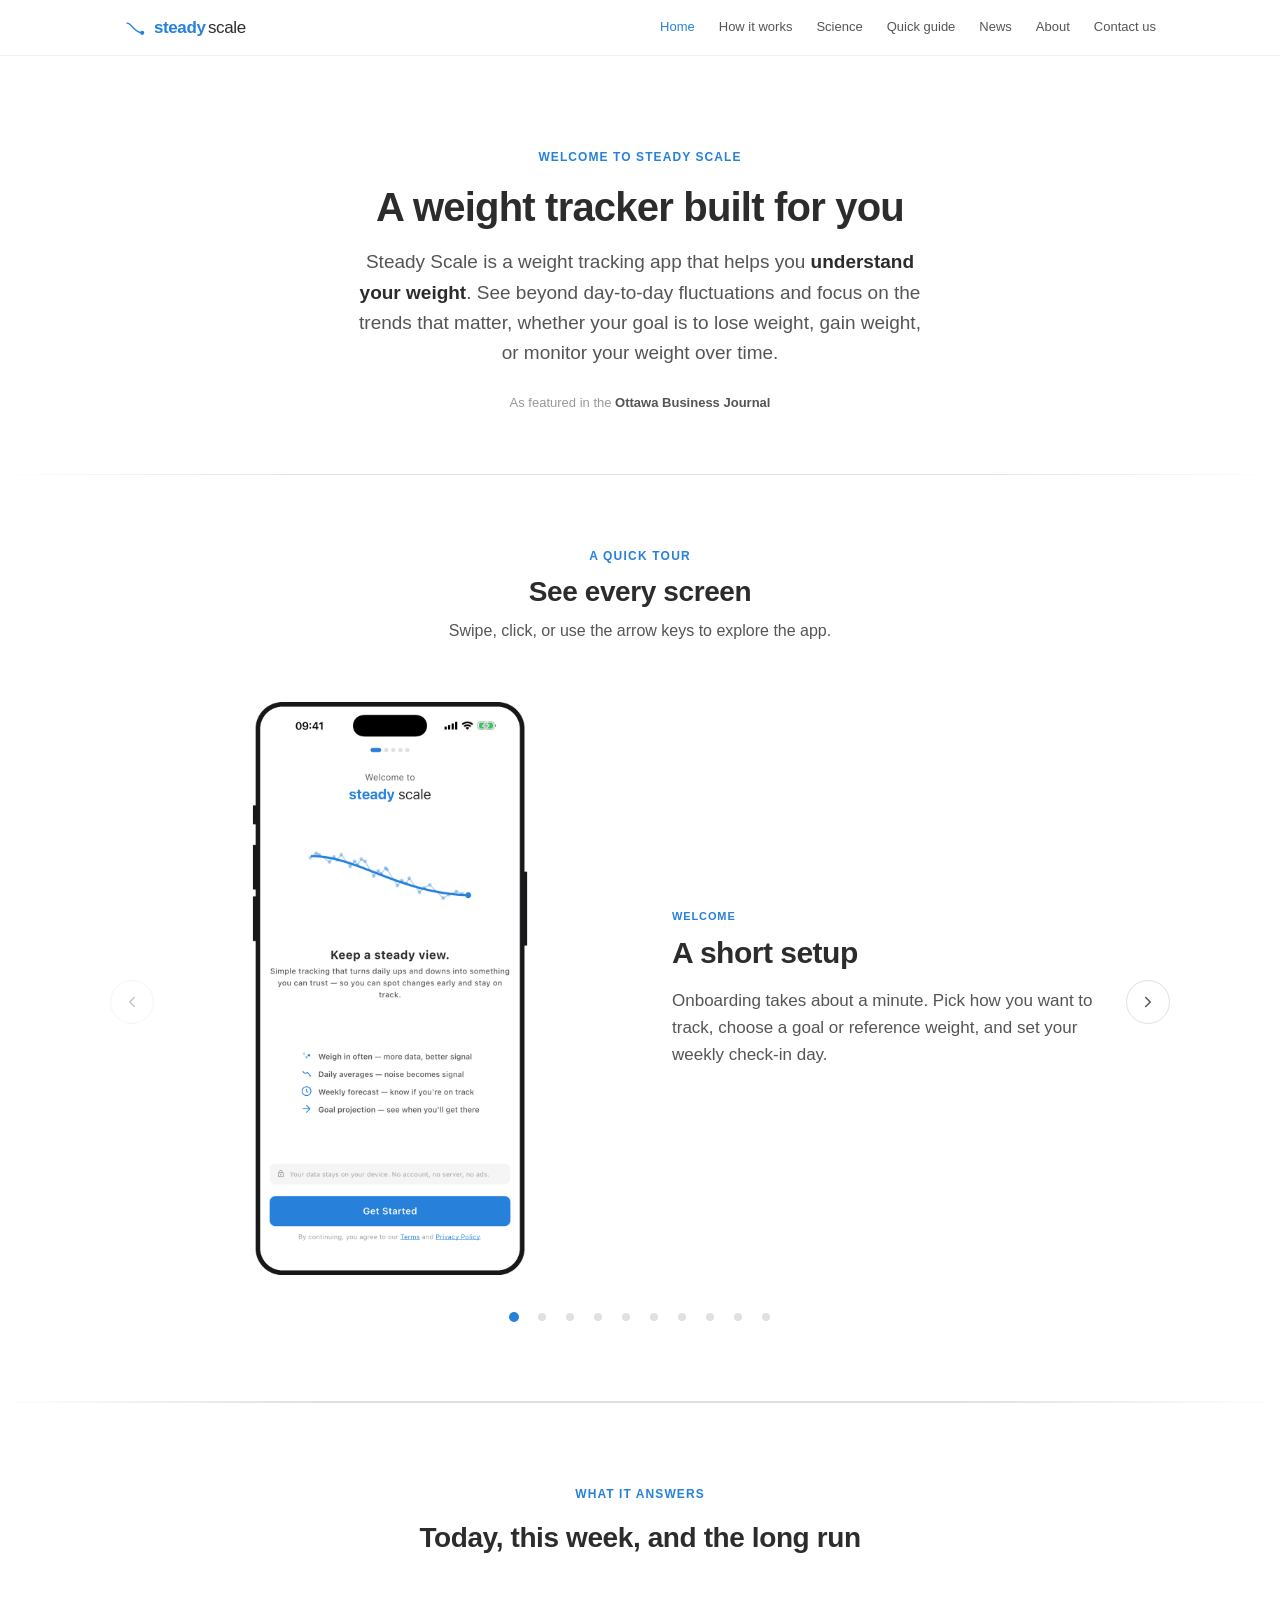
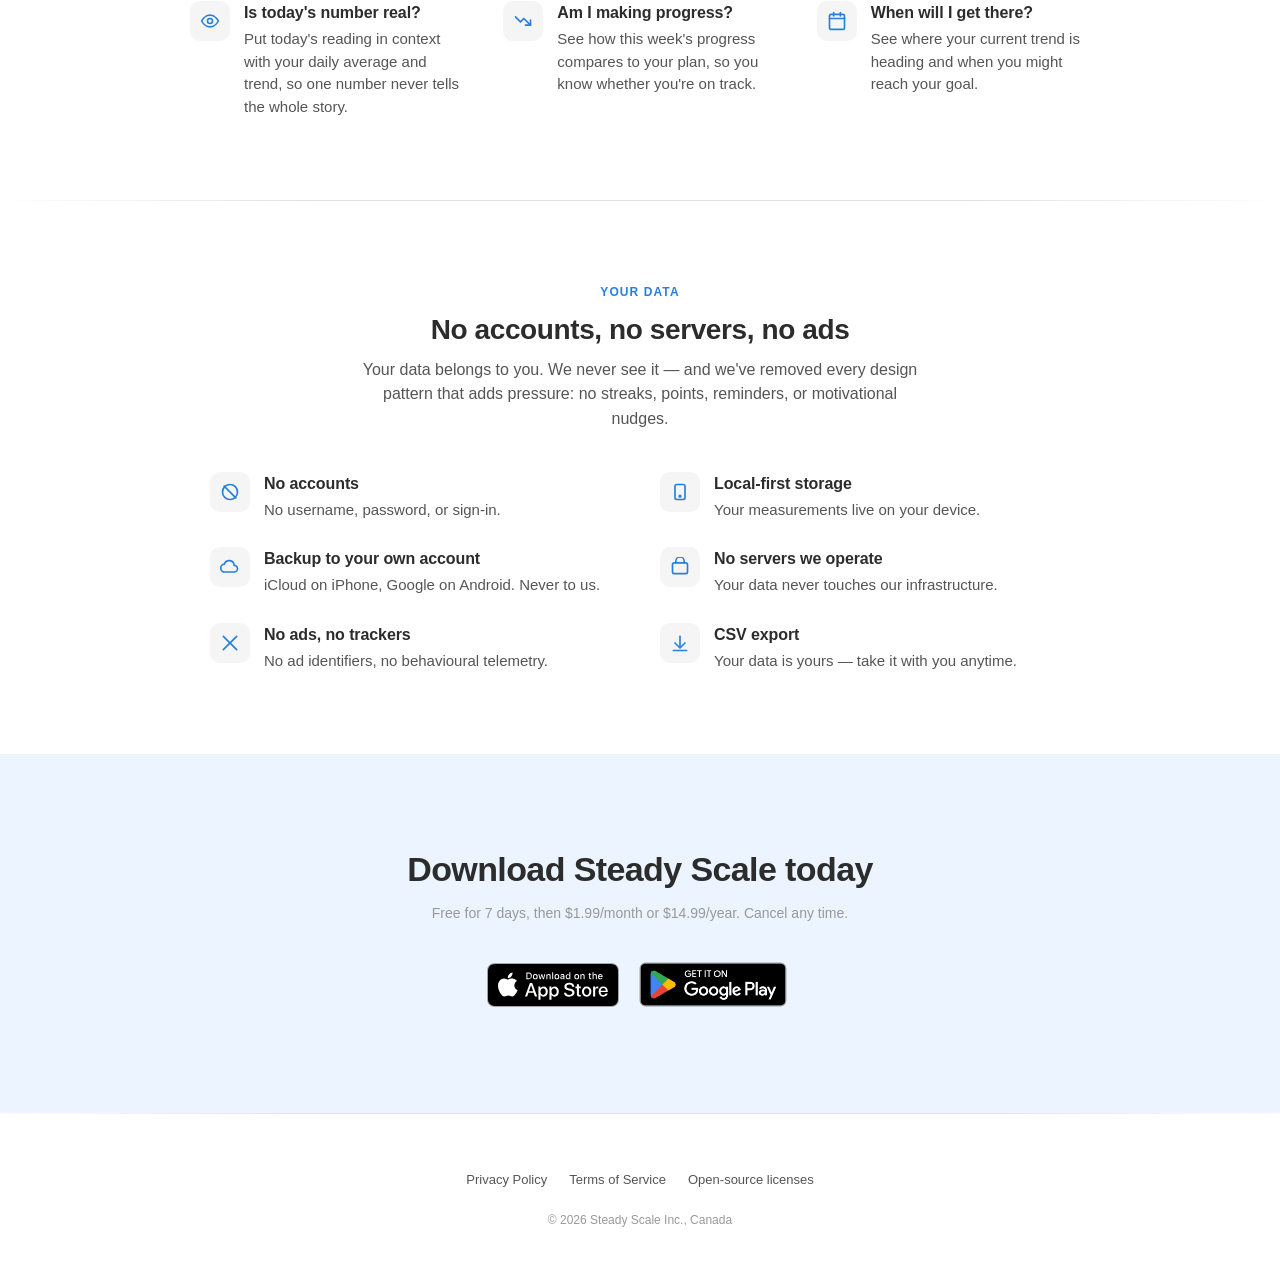
==== commit ffc4fe8e: "updated site for android release" ====
--- a/index.html
+++ b/index.html
@@ -5,47 +5,118 @@
 <meta name="viewport" content="width=device-width, initial-scale=1.0">
 
 <meta property="og:title" content="Steady Scale — A weight tracker built for you">
-<meta property="og:description" content="Steady Scale is a weight tracking app that helps you understand your weight — for losing, gaining, or simply maintaining.">
+<meta property="og:description" content="Steady Scale is a weight tracking app that helps you understand your weight — for losing, gaining, or maintaining. Private, on iPhone and Android, $1.99/month.">
 <meta property="og:type" content="website">
 <meta property="og:url" content="https://steadyscale.app/">
 <meta property="og:site_name" content="Steady Scale">
+<meta property="og:locale" content="en_US">
 <meta property="og:image" content="https://steadyscale.app/og-image.png">
 <meta property="og:image:width" content="1200">
 <meta property="og:image:height" content="630">
 <meta property="og:image:type" content="image/png">
-<meta property="og:image:alt" content="Steady Scale — chart showing noisy daily measurements smoothed into a clear trend line.">
+<meta property="og:image:alt" content="The Steady Scale wordmark, below the logo's trend line and endpoint dot.">
 
 <meta name="twitter:card" content="summary_large_image">
 <meta name="twitter:title" content="Steady Scale — A weight tracker built for you">
-<meta name="twitter:description" content="Steady Scale is a weight tracking app that helps you understand your weight — for losing, gaining, or simply maintaining.">
+<meta name="twitter:description" content="Steady Scale is a weight tracking app that helps you understand your weight — for losing, gaining, or maintaining. Private, on iPhone and Android, $1.99/month.">
 <meta name="twitter:image" content="https://steadyscale.app/og-image.png">
 
 <link rel="icon" type="image/svg+xml" href="/favicon.svg">
 <title>Steady Scale — A weight tracker built for you</title>
-<meta name="description" content="Steady Scale is a weight tracking app that helps you understand your weight — for losing, gaining, or maintaining. Private, on iPhone, $1.99/month.">
+<meta name="description" content="Steady Scale is a weight tracking app that helps you understand your weight — for losing, gaining, or maintaining. Private, on iPhone and Android, $1.99/month.">
 <meta name="theme-color" content="#2781DB">
 <link rel="canonical" href="https://steadyscale.app/">
 <link rel="stylesheet" href="/assets/site.css">
+
+<script type="application/ld+json">
+{
+  "@context": "https://schema.org",
+  "@type": "Organization",
+  "@id": "https://steadyscale.app/#organization",
+  "name": "Steady Scale Inc.",
+  "alternateName": "Steady Scale",
+  "description": "Steady Scale Inc. is an Ottawa-based software company. It builds Steady Scale, a privacy-first iPhone and Android app that applies statistical trend analysis to daily weigh-ins so people can see whether their weight is actually changing.",
+  "url": "https://steadyscale.app/",
+  "logo": "https://steadyscale.app/og-image.png",
+  "email": "support@steadyscale.app",
+  "address": {
+    "@type": "PostalAddress",
+    "addressLocality": "Ottawa",
+    "addressRegion": "Ontario",
+    "addressCountry": "CA"
+  },
+  "subjectOf": {
+    "@type": "NewsArticle",
+    "@id": "https://obj.ca/frustrated-weight-management-apps-couple-scientific-alt/",
+    "headline": "Frustrated with weight management apps, couple builds ‘scientific’ alternative",
+    "url": "https://obj.ca/frustrated-weight-management-apps-couple-scientific-alt/",
+    "datePublished": "2026-07-17",
+    "publisher": {
+      "@type": "NewsMediaOrganization",
+      "name": "Ottawa Business Journal",
+      "url": "https://obj.ca/"
+    }
+  }
+}
+</script>
 
 <script type="application/ld+json">
 {
   "@context": "https://schema.org",
   "@type": "SoftwareApplication",
+  "@id": "https://steadyscale.app/#app",
   "name": "Steady Scale",
-  "description": "Simple weight tracking that turns daily ups and downs into a clear trend.",
+  "description": "A privacy-first weight tracker for iPhone and Android that uses statistical trend analysis to separate the underlying trend from day-to-day fluctuations, helping people understand whether their weight is really changing rather than reacting to daily noise. No accounts, no ads, no gamification; supports weight loss, gain, and maintenance.",
   "applicationCategory": "HealthApplication",
-  "operatingSystem": "iOS 17 or later",
-  "publisher": {
-    "@type": "Organization",
-    "name": "Steady Scale Inc.",
-    "address": "Ottawa, Ontario, Canada"
-  },
+  "operatingSystem": ["iOS 15.0 or later", "Android 7.0 or later"],
+  "softwareVersion": "1.2.0",
+  "datePublished": "2026-06-30",
+  "featureList": [
+    "Averages multiple weigh-ins per day into a single daily figure",
+    "Estimates the underlying trend with a 14-day rolling Ridge regression",
+    "Weekly check-ins against a plan target that stays fixed through the week",
+    "Goal-date projection with an uncertainty range that widens further out",
+    "Loss, gain, and monitor tracking modes",
+    "Data stored on the device, with CSV export and backup restore",
+    "No account, no ads, no streaks or engagement mechanics"
+  ],
+  "screenshot": [
+    "https://steadyscale.app/assets/screenshots/cropped/06-dashboard.png",
+    "https://steadyscale.app/assets/screenshots/cropped/07-chart.png",
+    "https://steadyscale.app/assets/screenshots/cropped/08-log.png",
+    "https://steadyscale.app/assets/screenshots/cropped/03-goal-weight.png",
+    "https://steadyscale.app/assets/screenshots/cropped/04-weekly-rate.png",
+    "https://steadyscale.app/assets/screenshots/cropped/09-settings.png"
+  ],
+  "publisher": { "@id": "https://steadyscale.app/#organization" },
   "offers": [
     { "@type": "Offer", "price": "1.99", "priceCurrency": "USD", "name": "Monthly" },
     { "@type": "Offer", "price": "14.99", "priceCurrency": "USD", "name": "Annual" }
   ],
   "url": "https://steadyscale.app/",
-  "downloadUrl": "https://apps.apple.com/us/app/steady-scale/id6775728814"
+  "downloadUrl": [
+    "https://apps.apple.com/us/app/steady-scale-weight-tracker/id6775728814",
+    "https://play.google.com/store/apps/details?id=app.steadyscale.steady_scale"
+  ],
+  "sameAs": [
+    "https://apps.apple.com/us/app/steady-scale-weight-tracker/id6775728814",
+    "https://play.google.com/store/apps/details?id=app.steadyscale.steady_scale",
+    "https://www.producthunt.com/products/steady-scale",
+    "https://peerlist.io/groomeryan/project/steady-scale"
+  ]
+}
+</script>
+
+<script type="application/ld+json">
+{
+  "@context": "https://schema.org",
+  "@type": "WebSite",
+  "@id": "https://steadyscale.app/#website",
+  "name": "Steady Scale",
+  "url": "https://steadyscale.app/",
+  "description": "Steady Scale is a privacy-first weight-tracking app for iPhone and Android that uses statistical trend analysis to help people understand the direction of their weight instead of reacting to daily fluctuations.",
+  "publisher": { "@id": "https://steadyscale.app/#organization" },
+  "about": { "@id": "https://steadyscale.app/#app" }
 }
 </script>
 
@@ -123,7 +194,9 @@
 /* Shared icon grid — What it answers + Your data */
 .posture-list { margin: 0 auto; display: grid; gap: 26px 40px; text-align: left; }
 .posture-list.cols3 { max-width: 900px; grid-template-columns: repeat(3, 1fr); }
-.posture-list.cols2 { max-width: 780px; grid-template-columns: 1fr 1fr; }
+/* 860, not 780, so "iCloud on iPhone, Google on Android. Never to us." sits on
+   one line; the 640px breakpoint below still collapses this to one column. */
+.posture-list.cols2 { max-width: 860px; grid-template-columns: 1fr 1fr; }
 .posture-item { display: flex; align-items: flex-start; gap: 14px; }
 .posture-icon { flex: 0 0 40px; width: 40px; height: 40px; display: flex; align-items: center; justify-content: center; background: var(--surface); border-radius: 10px; color: var(--blue); }
 .posture-icon svg { width: 20px; height: 20px; }
@@ -259,27 +332,18 @@
 .data-head h2 { font-size: 28px; font-weight: 700; letter-spacing: -0.4px; line-height: 1.12; margin-bottom: 12px; color: var(--text); }
 .data-head p { font-size: 16px; color: var(--secondary); line-height: 1.55; max-width: 560px; margin: 0 auto 40px; }
 
-/* App Store badge */
-.appstore-badge {
-  display: inline-flex;
-  align-items: center;
-  gap: 9px;
-  background: #000;
-  color: #FFF;
-  border-radius: 9px;
-  padding: 8px 15px;
-  text-decoration: none;
-  line-height: 1;
-  margin-top: 28px;
-  transition: transform 0.1s ease, box-shadow 0.15s ease;
-}
-.appstore-badge:hover { transform: translateY(-1px); box-shadow: var(--shadow-md); text-decoration: none; }
-.appstore-badge:active { transform: translateY(0); }
-.appstore-badge:focus-visible { outline: 2px solid var(--blue); outline-offset: 3px; }
-.appstore-badge svg { width: 18px; height: 24px; flex: 0 0 auto; }
-.appstore-badge .as-text { display: flex; flex-direction: column; align-items: flex-start; }
-.appstore-badge .as-sub { font-size: 10px; font-weight: 400; letter-spacing: 0.01em; }
-.appstore-badge .as-name { font-size: 18px; font-weight: 600; letter-spacing: -0.02em; margin-top: 1px; }
+/* Store badges — official Apple + Google assets, used unmodified.
+   Sized so the two VISIBLE buttons match: Google bakes its required clear space
+   into the file (564x168 of art inside 646x250), Apple does not. See
+   assets/badges/README.md before changing either number. */
+.store-badges { display: flex; justify-content: center; align-items: center; flex-wrap: wrap; gap: 6px; margin-top: 28px; }
+.store-badge { display: inline-block; line-height: 0; border-radius: 9px; transition: transform 0.1s ease, filter 0.15s ease; }
+.store-badge img { display: block; width: auto; }
+.appstore-badge img { height: 44px; margin: 0 4px; }   /* Apple's clear space is not in the file */
+.playstore-badge img { height: 65px; }                 /* 65 x 168/250 = 44 visible */
+.store-badge:hover { transform: translateY(-1px); filter: drop-shadow(0 3px 8px rgba(16, 24, 40, 0.22)); }
+.store-badge:active { transform: translateY(0); }
+.store-badge:focus-visible { outline: 2px solid var(--blue); outline-offset: 3px; }
 
 /* Footer */
 .footer { padding: 56px 24px 40px; text-align: center; border-top: 1px solid var(--border-soft); border-image: linear-gradient(to right, transparent, var(--border) 25%, var(--border) 75%, transparent) 1; }
@@ -335,12 +399,12 @@
     </a>
     <nav class="nav-links" aria-label="Primary">
       <a href="/" class="is-active">Home</a>
-      <a href="/how-it-works.html">How it works</a>
-      <a href="/science.html">Science</a>
-      <a href="/guide.html">Quick guide</a>
-      <a href="/news.html">News</a>
-      <a href="/about.html">About</a>
-      <a href="/support.html">Contact us</a>
+      <a href="/how-it-works">How it works</a>
+      <a href="/science">Science</a>
+      <a href="/guide">Quick guide</a>
+      <a href="/news">News</a>
+      <a href="/about">About</a>
+      <a href="/support">Contact us</a>
     </nav>
   </div>
 </header>
@@ -371,7 +435,7 @@
   <div class="carousel-track" aria-live="polite">
 
     <div class="carousel-slide" role="group" aria-roledescription="slide" aria-label="1 of 10: Welcome">
-      <div class="slide-image"><img src="/assets/screenshots/cropped/01-welcome.png" alt="Welcome screen with a small trend chart and the subtitle: Simple tracking that turns daily ups and downs into something you can trust." width="800" height="1588"></div>
+      <div class="slide-image"><img src="/assets/screenshots/cropped/01-welcome.png" alt="Welcome screen, showing scattered weigh-ins with a trend line drawn through them." width="800" height="1650"></div>
       <div class="slide-text">
         <div class="eyebrow">Welcome</div>
         <h2>A short setup</h2>
@@ -380,7 +444,7 @@
     </div>
 
     <div class="carousel-slide" role="group" aria-roledescription="slide" aria-label="2 of 10: Tracking mode">
-      <div class="slide-image"><img src="/assets/screenshots/cropped/02-tracking-mode.png" alt="Tracking mode selection: Lose weight, Gain weight, or Monitor weight." width="800" height="1588"></div>
+      <div class="slide-image"><img src="/assets/screenshots/cropped/02-tracking-mode.png" alt="Tracking mode screen, offering Lose, Gain, and Monitor weight as three choices." width="800" height="1650" loading="lazy"></div>
       <div class="slide-text">
         <div class="eyebrow">Tracking mode</div>
         <h2>Loss, Gain, or Monitor</h2>
@@ -389,7 +453,7 @@
     </div>
 
     <div class="carousel-slide" role="group" aria-roledescription="slide" aria-label="3 of 10: Goal weight">
-      <div class="slide-image"><img src="/assets/screenshots/cropped/03-goal-weight.png" alt="Goal weight picker with a BMI bar and an expandable card titled What makes a good goal weight." width="800" height="1588"></div>
+      <div class="slide-image"><img src="/assets/screenshots/cropped/03-goal-weight.png" alt="Goal weight screen, with a scrolling weight picker above a coloured BMI bar." width="800" height="1650" loading="lazy"></div>
       <div class="slide-text">
         <div class="eyebrow">Goal weight</div>
         <h2>A goal you could maintain</h2>
@@ -398,7 +462,7 @@
     </div>
 
     <div class="carousel-slide" role="group" aria-roledescription="slide" aria-label="4 of 10: Weekly rate">
-      <div class="slide-image"><img src="/assets/screenshots/cropped/04-weekly-rate.png" alt="Weekly rate picker with four presets (0.5, 1.0, 1.5, 2.0 lb per week) and a day-of-week check-in selector." width="800" height="1588"></div>
+      <div class="slide-image"><img src="/assets/screenshots/cropped/04-weekly-rate.png" alt="Weekly rate screen, with four pace presets and a check-in day selector." width="800" height="1650" loading="lazy"></div>
       <div class="slide-text">
         <div class="eyebrow">Weekly rate</div>
         <h2>Pick a pace</h2>
@@ -407,16 +471,16 @@
     </div>
 
     <div class="carousel-slide" role="group" aria-roledescription="slide" aria-label="5 of 10: Free trial">
-      <div class="slide-image"><img src="/assets/screenshots/cropped/05-completion.png" alt="Completion screen with a checkmark, You're all set heading, and a Start 7-Day Free Trial button." width="800" height="1588"></div>
+      <div class="slide-image"><img src="/assets/screenshots/cropped/05-completion.png" alt="Final setup screen, with monthly and yearly plan cards and a link to continue without subscribing." width="800" height="1650" loading="lazy"></div>
       <div class="slide-text">
         <div class="eyebrow">Free trial</div>
         <h2>Free for 7 days</h2>
-        <p>No accounts, no servers, no ads. Your data stays on your device and backs up to your iCloud. Cancel any time in iOS Settings.</p>
+        <p>Choose a monthly or yearly subscription, or try the app without subscribing. No account needed, and you can cancel any time.</p>
       </div>
     </div>
 
     <div class="carousel-slide" role="group" aria-roledescription="slide" aria-label="6 of 10: Dashboard">
-      <div class="slide-image"><img src="/assets/screenshots/cropped/06-dashboard.png" alt="Dashboard with three cards: Goal arrival date, This Week pace, and Today's daily average." width="800" height="1588"></div>
+      <div class="slide-image"><img src="/assets/screenshots/cropped/06-dashboard.png" alt="Dashboard, with three stacked cards: goal date, this week's pace, today's average." width="800" height="1650" loading="lazy"></div>
       <div class="slide-text">
         <div class="eyebrow">Dashboard</div>
         <h2>Long term, this week, today</h2>
@@ -425,7 +489,7 @@
     </div>
 
     <div class="carousel-slide" role="group" aria-roledescription="slide" aria-label="7 of 10: Chart">
-      <div class="slide-image"><img src="/assets/screenshots/cropped/07-chart.png" alt="Chart screen showing daily measurements, a smoothed trend line, a goal projection, and check-in markers." width="800" height="1588"></div>
+      <div class="slide-image"><img src="/assets/screenshots/cropped/07-chart.png" alt="Chart screen, with faint daily weigh-ins under a smooth blue trend line and a dashed projection." width="800" height="1650" loading="lazy"></div>
       <div class="slide-text">
         <div class="eyebrow">Chart</div>
         <h2>Noise into signal</h2>
@@ -434,7 +498,7 @@
     </div>
 
     <div class="carousel-slide" role="group" aria-roledescription="slide" aria-label="8 of 10: Log">
-      <div class="slide-image"><img src="/assets/screenshots/cropped/08-log.png" alt="Log screen with a weight input field, date and time rows, and a list of recent measurements." width="800" height="1588"></div>
+      <div class="slide-image"><img src="/assets/screenshots/cropped/08-log.png" alt="Log screen, with a large weight field above a dated list of recent weigh-ins." width="800" height="1650" loading="lazy"></div>
       <div class="slide-text">
         <div class="eyebrow">Log</div>
         <h2>Log as often as you like</h2>
@@ -443,7 +507,7 @@
     </div>
 
     <div class="carousel-slide" role="group" aria-roledescription="slide" aria-label="9 of 10: Settings">
-      <div class="slide-image"><img src="/assets/screenshots/cropped/09-settings.png" alt="Settings screen with Profile, Plan card showing goal, rate, and check-in day, plus Edit, Pause, and Delete actions." width="800" height="1588"></div>
+      <div class="slide-image"><img src="/assets/screenshots/cropped/09-settings.png" alt="Settings screen, with the current plan in one card above backup and data options." width="800" height="1650" loading="lazy"></div>
       <div class="slide-text">
         <div class="eyebrow">Settings</div>
         <h2>Plan, preferences, and backup</h2>
@@ -452,7 +516,7 @@
     </div>
 
     <div class="carousel-slide" role="group" aria-roledescription="slide" aria-label="10 of 10: Help">
-      <div class="slide-image"><img src="/assets/screenshots/cropped/10-help.png" alt="Help screen with How it works, Reading the chart, Choosing a goal weight, and other expandable sections." width="800" height="1588"></div>
+      <div class="slide-image"><img src="/assets/screenshots/cropped/10-help.png" alt="Help screen, a list of expandable topics under headings like Using the app." width="800" height="1650" loading="lazy"></div>
       <div class="slide-text">
         <div class="eyebrow">Help</div>
         <h2>Every element explained</h2>
@@ -531,7 +595,7 @@
         <div class="posture-icon" aria-hidden="true">
           <svg viewBox="0 0 24 24" fill="none" stroke="currentColor" stroke-width="2" stroke-linecap="round" stroke-linejoin="round"><path d="M17 18a4 4 0 0 0 0-8 6 6 0 0 0-11.7-1.5A4.5 4.5 0 0 0 6 18z"/></svg>
         </div>
-        <div class="posture-text"><span class="posture-name">Optional iCloud backup</span>Encrypted under your Apple ID.</div>
+        <div class="posture-text"><span class="posture-name">Backup to your own account</span>iCloud on iPhone, Google on Android. Never to us.</div>
       </div>
       <div class="posture-item">
         <div class="posture-icon" aria-hidden="true">
@@ -559,10 +623,14 @@
   <div class="pricing-inner">
     <h2 id="cta-title">Download Steady Scale today</h2>
     <p class="cta-sub">Free for 7 days, then $1.99/month or $14.99/year. Cancel any time.</p>
-    <a class="appstore-badge" href="https://apps.apple.com/us/app/steady-scale/id6775728814" aria-label="Download Steady Scale on the App Store">
-      <svg viewBox="0 0 384 512" fill="currentColor" aria-hidden="true"><path d="M318.7 268.7c-.2-36.7 16.4-64.4 50-84.8-18.8-26.9-47.2-41.7-84.7-44.6-35.5-2.8-74.3 20.7-88.5 20.7-15 0-49.4-19.7-76.4-19.7C40.5 141.5-.9 184.8-.9 273.5c0 26.2 4.8 53.3 14.4 81.2 12.8 36.7 59 126.7 107.2 125.2 25.2-.6 43-17.9 75.8-17.9 31.8 0 48.3 17.9 76.4 17.9 48.6-.7 90.4-82.5 102.6-119.3-65.2-30.7-61.7-90-61.7-91.9zm-56.6-164.2c27.3-32.4 24.8-61.9 24-72.5-24.1 1.4-52 16.4-67.9 34.9-17.5 19.8-27.8 44.3-25.6 71.9 26.1 2 49.9-11.4 69.5-34.3z"/></svg>
-      <span class="as-text"><span class="as-sub">Download on the</span><span class="as-name">App Store</span></span>
-    </a>
+    <div class="store-badges">
+      <a class="store-badge appstore-badge" href="https://apps.apple.com/us/app/steady-scale-weight-tracker/id6775728814" target="_blank" rel="noopener">
+        <img src="/assets/badges/app-store.svg" alt="Download on the App Store" width="132" height="44">
+      </a>
+      <a class="store-badge playstore-badge" href="https://play.google.com/store/apps/details?id=app.steadyscale.steady_scale" target="_blank" rel="noopener">
+        <img src="/assets/badges/google-play.png" alt="Get it on Google Play" width="168" height="65">
+      </a>
+    </div>
   </div>
 </section>
 
@@ -570,9 +638,9 @@
 
 <footer class="footer" role="contentinfo">
   <nav class="footer-nav" aria-label="Secondary">
-    <a href="/privacy.html">Privacy Policy</a>
-    <a href="/terms.html">Terms of Service</a>
-    <a href="/licenses.html">Open-source licenses</a>
+    <a href="/privacy">Privacy Policy</a>
+    <a href="/terms">Terms of Service</a>
+    <a href="/licenses">Open-source licenses</a>
   </nav>
   <div class="footer-meta">
     &copy; 2026 Steady Scale Inc., Canada
--- a/assets/site.css
+++ b/assets/site.css
@@ -178,14 +178,11 @@
 .cta-block p { font-size: 17px; color: var(--secondary); margin-bottom: 24px; }
 
 /* ---------- App Store badge (shared) ---------- */
-.appstore-badge { display: inline-flex; align-items: center; gap: 9px; background: #000; color: #FFF; border-radius: 9px; padding: 8px 15px; text-decoration: none; line-height: 1; transition: transform 0.1s ease, box-shadow 0.15s ease; }
-.appstore-badge:hover { transform: translateY(-1px); box-shadow: var(--shadow-md); text-decoration: none; }
-.appstore-badge:active { transform: translateY(0); }
-.appstore-badge:focus-visible { outline: 2px solid var(--blue); outline-offset: 3px; }
-.appstore-badge svg { width: 18px; height: 24px; flex: 0 0 auto; }
-.appstore-badge .as-text { display: flex; flex-direction: column; align-items: flex-start; }
-.appstore-badge .as-sub { font-size: 10px; font-weight: 400; letter-spacing: 0.01em; }
-.appstore-badge .as-name { font-size: 18px; font-weight: 600; letter-spacing: -0.02em; margin-top: 1px; }
+/* The store badges live in index.html's inline CSS (it is the only page that
+   shows them) and use the official badge art from assets/badges/. A hand-drawn
+   HTML/CSS recreation used to live here; it was removed in November 2026, but
+   not before its `background: #000` + padding quietly painted a black box
+   around the real Apple badge on the home page, which links this stylesheet. */
 
 /* ---------- Footer ---------- */
 .footer { padding: 56px 24px 40px; text-align: center; border-top: 1px solid var(--border-soft); border-image: linear-gradient(to right, transparent, var(--border) 25%, var(--border) 75%, transparent) 1; }
@@ -216,7 +213,6 @@
 }
 
 /* ---------- Footer download badge ---------- */
-.footer .appstore-badge { margin: 0 auto 26px; }
 
 /* ---------- Bios (About) — stacked rows, photo left ---------- */
 /* About intro: align text with the hero title (not inset like default .prose), plus breathing room above the bios */
@@ -254,10 +250,13 @@
 .news-feature-cta { margin-top: 18px; font-size: 15px; font-weight: 600; color: var(--blue); }
 a.news-feature-card:hover .news-feature-cta { color: var(--blue-deep); }
 .news-list { max-width: var(--maxw-prose); margin: 44px auto 0; padding: 0 24px; }
-.news-item { display: flex; gap: 22px; padding: 22px 0; border-top: 1px solid var(--border-soft); align-items: center; }
+.news-item { display: flex; gap: 34px; padding: 22px 0; border-top: 1px solid var(--border-soft); align-items: center; }
 .news-item:first-child { border-top: none; }
 .news-list .news-item:last-child { padding-bottom: 0; }
-.news-date { flex: 0 0 140px; font-size: 13px; color: var(--muted); text-align: center; line-height: 27px; }
+/* min-width: 0 defeats the flex automatic minimum size. Without it a badge wider
+   than 140px grows ITS OWN row's column, so that row's title and text start
+   further right than every other row's. */
+.news-date { flex: 0 0 140px; min-width: 0; font-size: 13px; color: var(--muted); text-align: center; line-height: 27px; }
 .news-body { flex: 1; min-width: 0; }
 .news-body .news-title { font-size: 17px; font-weight: 600; color: var(--text); margin-bottom: 4px; }
 .news-body .news-title a { color: inherit; text-decoration: none; }
@@ -265,7 +264,26 @@
 .news-body .news-desc { font-size: 15px; color: var(--secondary); line-height: 1.55; }
 .news-body .news-link { font-size: 14px; font-weight: 600; color: var(--blue); text-decoration: none; display: inline-block; margin-top: 8px; }
 .news-body .news-link:hover { text-decoration: underline; }
-.news-badge { margin-top: 12px; line-height: 0; }
+.news-badge { margin-top: 10px; line-height: 0; }
 .news-badge img { width: 128px; height: auto; margin: 0 auto; }
+/* Google bakes its clear space into the file (its art is 564x168 inside 646x250),
+   so two numbers are needed to make it sit like the others:
+     width  165px  — matches the App Store badge's visible HEIGHT, not its width
+                     (128 wide Apple = 42.8 tall; 165 x 250/646 x 168/250 = 42.9).
+                     Matching widths instead left the Play button visibly shorter.
+     margin -10px  — cancels the baked padding (41 x 165/646) from the LAYOUT box,
+                     so the visible art centres on the same axis as its neighbours
+                     here, and starts at the same left edge in the stacked mobile
+                     layout. The padding is still there as pixels, so the badge
+                     keeps its required clear space; only the reserved space goes.
+   See assets/badges/README.md. */
+.news-badge img.badge-play { width: 165px; margin: -10px; }
+/* The -10px is on all four sides, not just the inline ones: the baked padding is
+   symmetric, so it also pushed the Play badge ~10px further below its date than
+   every other badge sat below theirs. Measured gaps under the date text:
+       before   Play 29.0   Peerlist 22.5   Product Hunt 18.5   App Store 18.5
+       after    Play 17.0   Peerlist 20.5   Product Hunt 16.5   App Store 16.5
+   Play goes from the outlier to the baseline. The 4px by which Peerlist is still
+   high is whitespace inside its own artwork, not padding we can compute away. */
 .news-badge-placeholder { display: inline-block; margin-top: 12px; font-size: 13px; color: var(--muted); border: 1px dashed var(--border); border-radius: 8px; padding: 8px 14px; }
 @media (max-width: 640px) { .news-item { flex-direction: column; gap: 6px; align-items: flex-start; } .news-date { text-align: left; line-height: 1.6; } .news-badge img { margin: 0; } .news-feature-headline { font-size: 20px; } }
